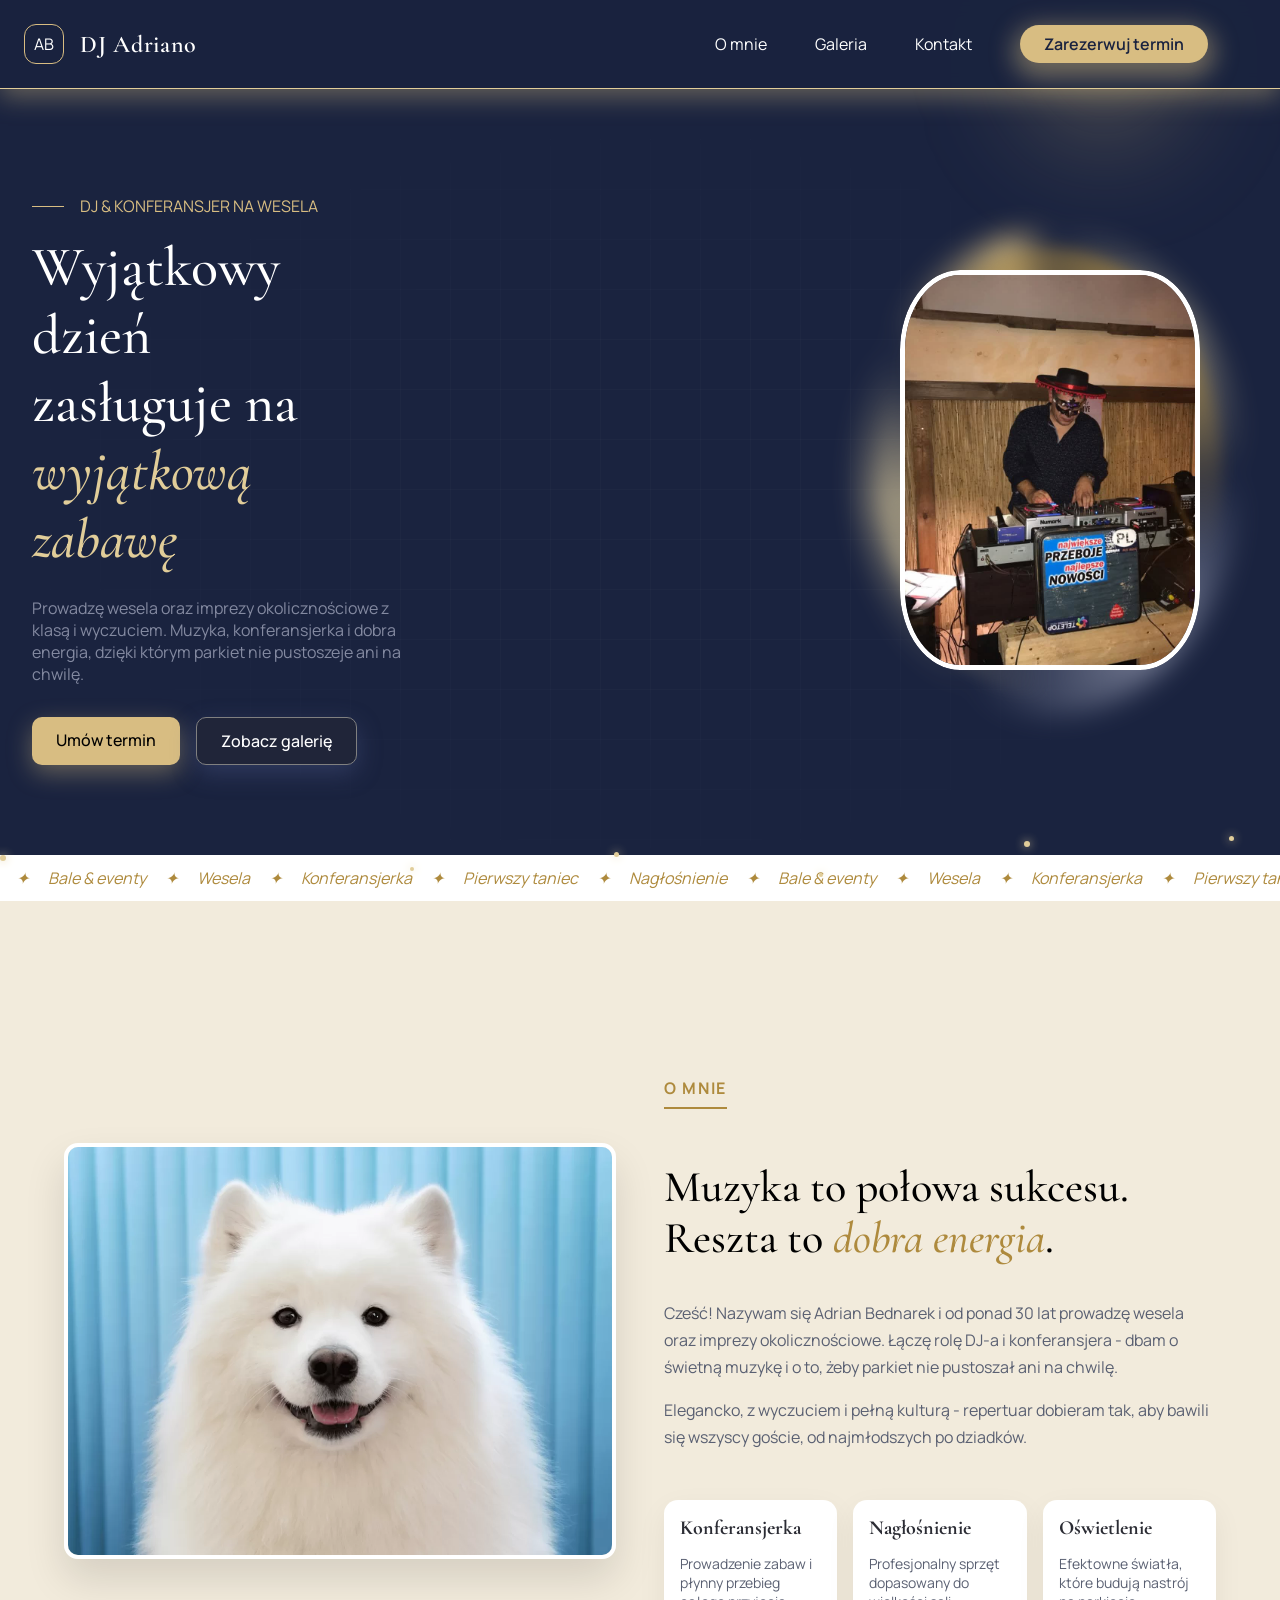
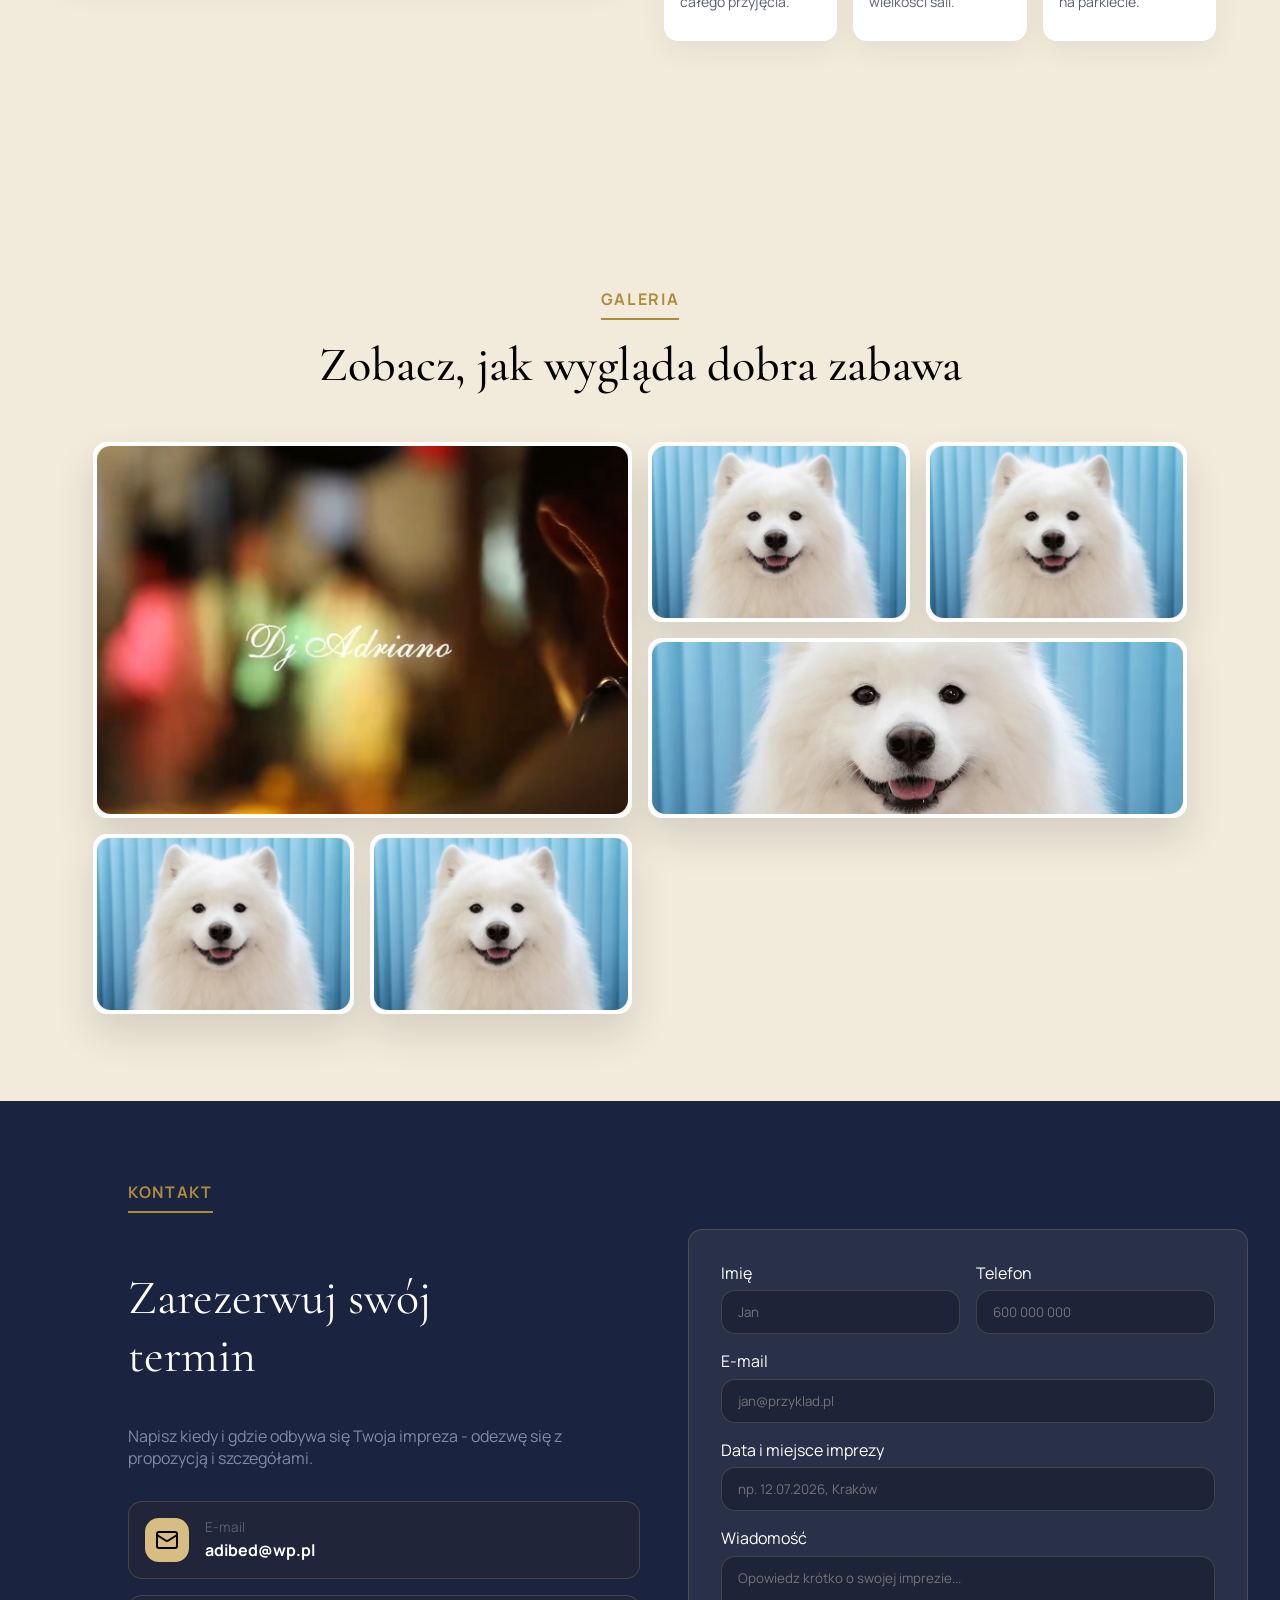
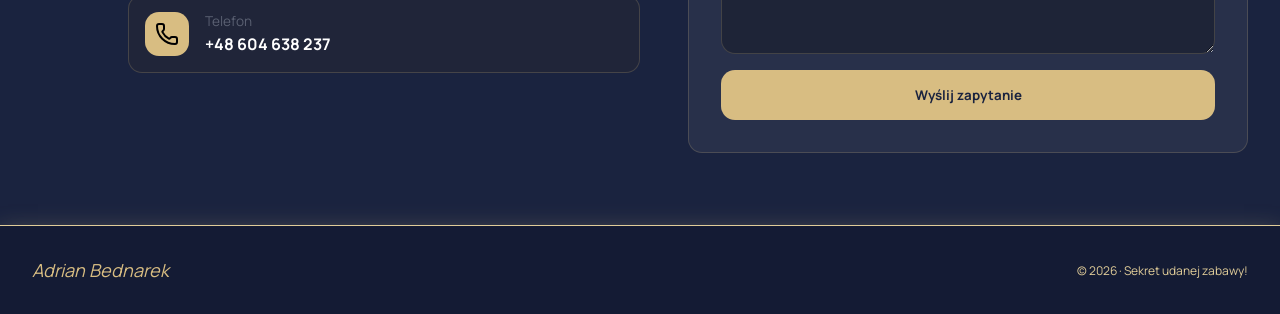
==== index.html @ c6067422 "Changed dj-site.html to index.html. Changed name from dj-site.html to index.html." ====
<!doctype html>
<html lang="pl">
	<head>
		<title>Strona DJ</title>
		<meta charset="UTF-8" />
		<meta name="viewport" content="width=device-width, initial-scale=1" />
		<link rel="preconnect" href="https://fonts.googleapis.com" />
		<link rel="preconnect" href="https://fonts.gstatic.com" crossorigin />
		<link
			href="https://fonts.googleapis.com/css2?family=Cormorant+Garamond:ital,wght@0,300..700;1,300..700&family=Libertinus+Serif:ital,wght@0,400;0,600;0,700;1,400;1,600;1,700&display=swap"
			rel="stylesheet"
		/>
		<link rel="preconnect" href="https://fonts.googleapis.com" />
		<link rel="preconnect" href="https://fonts.gstatic.com" crossorigin />
		<link
			href="https://fonts.googleapis.com/css2?family=Cormorant+Garamond:ital,wght@0,300..700;1,300..700&family=Libertinus+Serif:ital,wght@0,400;0,600;0,700;1,400;1,600;1,700&family=Manrope:wght@200..800&display=swap"
			rel="stylesheet"
		/>
		<link rel="stylesheet" href="dj-site.css" />
	</head>
	<body>
		<header class="header-section">
			<div class="header-left">
				<a href="#home" class="logo">AB</a>
				<a href="#home" class="title">DJ Adriano</a>
			</div>
			<nav class="header-right">
				<a href="#about-me">O mnie</a>
				<a href="#gallery">Galeria</a>
				<a href="#contact">Kontakt</a>
				<a href="#contact" class="reservation-button">Zarezerwuj termin</a>
			</nav>
		</header>
		<main>
			<section id="home" aria-labelledby="hero-heading" class="hero-section">
				<div class="hero-sun"></div>
				<span class="dot"></span>
				<span class="dot"></span>
				<span class="dot"></span>
				<span class="dot"></span>
				<span class="dot"></span>
				<span class="dot"></span>
				<div class="main">
					<div class="main-left-section">
						<p class="mini-title">dj & konferansjer na wesela</p>
						<div class="motto">
							<h1 id="hero-heading" class="motto">
								Wyjątkowy dzień zasługuje na<span class="motto-accent">
									wyjątkową zabawę</span
								>
							</h1>
						</div>
						<p class="description">
							Prowadzę wesela oraz imprezy okolicznościowe z klasą i wyczuciem.
							Muzyka, konferansjerka i dobra energia, dzięki którym parkiet nie
							pustoszeje ani na chwilę.
						</p>
						<div class="main-buttons-section">
							<a href="url" class="contact-button">Umów termin</a>
							<a href="url" class="gallery-button">Zobacz galerię</a>
						</div>
					</div>
					<div class="main-right-section">
						<div class="photo-frame">
							<div class="photo-shine">
								<img
									src="assets/dj-zdjecie-1.png"
									alt="Zdjęcie DJ-a"
									class="photo"
								/>
							</div>
						</div>
					</div>
				</div>
				<div class="footer">
					<div class="marquee-track">
						<span class="marquee-item">
							<span class="star">✦</span> Bale &amp; eventy
							<span class="star">✦</span> Wesela
							<span class="star">✦</span> Konferansjerka
							<span class="star">✦</span> Pierwszy taniec
							<span class="star">✦</span> Nagłośnienie
							<span class="star">✦</span> Bale &amp; eventy
							<span class="star">✦</span> Wesela
							<span class="star">✦</span> Konferansjerka
							<span class="star">✦</span> Pierwszy taniec
							<span class="star">✦</span> Nagłośnienie
						</span>
						<span class="marquee-item">
							<span class="star">✦</span> Bale &amp; eventy
							<span class="star">✦</span> Wesela
							<span class="star">✦</span> Konferansjerka
							<span class="star">✦</span> Pierwszy taniec
							<span class="star">✦</span> Nagłośnienie
							<span class="star">✦</span> Bale &amp; eventy
							<span class="star">✦</span> Wesela
							<span class="star">✦</span> Konferansjerka
							<span class="star">✦</span> Pierwszy taniec
							<span class="star">✦</span> Nagłośnienie
						</span>
					</div>
				</div>
			</section>
			<section
				id="about-me"
				aria-labelledby="about-me-heading"
				class="page-section"
			>
				<div class="about-me-left-section">
					<img src="assets/photo1.png" alt="Zdjęcie" />
				</div>
				<div class="about-me-right-section">
					<p class="about-me-title">O mnie</p>
					<h2 id="about-me-heading" class="about-me-motto">
						Muzyka to połowa sukcesu. Reszta to
						<span class="accent">dobra energia</span>.
					</h2>
					<p class="about-me-description">
						Cześć! Nazywam się Adrian Bednarek i od ponad 30 lat prowadzę wesela
						oraz imprezy okolicznościowe. Łączę rolę DJ-a i konferansjera - dbam
						o świetną muzykę i o to, żeby parkiet nie pustoszał ani na chwilę.
					</p>
					<p class="about-me-description">
						Elegancko, z wyczuciem i pełną kulturą - repertuar dobieram tak, aby
						bawili się wszyscy goście, od najmłodszych po dziadków.
					</p>
					<div class="services">
						<div class="service">
							<h3 class="service-title">Konferansjerka</h3>
							<p class="service-description">
								Prowadzenie zabaw i płynny przebieg całego przyjęcia.
							</p>
						</div>
						<div class="service">
							<h3 class="service-title">Nagłośnienie</h3>
							<p class="service-description">
								Profesjonalny sprzęt dopasowany do wielkości sali.
							</p>
						</div>
						<div class="service">
							<h3 class="service-title">Oświetlenie</h3>
							<p class="service-description">
								Efektowne światła, które budują nastrój na parkiecie.
							</p>
						</div>
					</div>
				</div>
			</section>
			<section
				id="gallery"
				aria-labelledby="gallery-heading"
				class="page-section"
			>
				<p class="gallery-title">Galeria</p>
				<h2 id="gallery-heading">Zobacz, jak wygląda dobra zabawa</h2>
				<div class="gallery-grid">
					<div class="gallery-item big">
						<video
							src="assets/DJ Adriano Promotion Video.mp4"
							autoplay
							muted
							loop
							aria-label="Filmik promocyjny DJ Adriano"
							class="video"
							poster="assets/miniatura.png"
							width="600"
						>
							Twoja przeglądarka nie obsługuje wideo.
						</video>
					</div>
					<div class="gallery-item">
						<img src="assets/photo1.png" alt="Zdjęcie" />
					</div>
					<div class="gallery-item">
						<img src="assets/photo1.png" alt="Zdjęcie" />
					</div>
					<div class="gallery-item wide">
						<img src="assets/photo1.png" alt="Zdjęcie" />
					</div>
					<div class="gallery-item">
						<img src="assets/photo1.png" alt="Zdjęcie" />
					</div>
					<div class="gallery-item">
						<img src="assets/photo1.png" alt="Zdjęcie" />
					</div>
				</div>
			</section>
			<section
				id="contact"
				aria-labelledby="contact-heading"
				class="page-section"
			>
				<div class="contact-left-section">
					<p class="contact-title">Kontakt</p>
					<h2 id="contact-heading">Zarezerwuj swój termin</h2>
					<p class="description">
						Napisz kiedy i gdzie odbywa się Twoja impreza - odezwę się z
						propozycją i szczegółami.
					</p>
					<a href="mailto:adibed@wp.pl" class="contact-card">
						<span class="contact-card-icon">
							<img src="mail.svg" alt="Ikonka maila" class="icon" />
						</span>
						<div class="contact-card-text">
							<span class="contact-card-label">E-mail</span>
							<span class="contact-card-value">adibed@wp.pl</span>
						</div>
					</a>
					<a href="tel:+48604638237" class="contact-card">
						<span class="contact-card-icon">
							<img src="phone.svg" alt="Ikonka telefonu" class="icon" />
						</span>
						<div class="contact-card-text">
							<span class="contact-card-label">Telefon</span>
							<span class="contact-card-value">+48 604 638 237</span>
						</div>
					</a>
				</div>
				<div class="contact-right-section">
					<form
						class="contact-form"
						action="https://api.web3forms.com/submit"
						method="POST"
					>
						<input
							type="hidden"
							name="access_key"
							value="c7bb6c0c-be42-4643-9b4a-5145f0cf127e"
						/>
						<div class="form-row">
							<div class="form-field">
								<label for="name">Imię</label>
								<input
									type="text"
									id="name"
									name="imie"
									placeholder="Jan"
									required
								/>
							</div>
							<div class="form-field">
								<label for="phone">Telefon</label>
								<input
									type="tel"
									id="phone"
									name="telefon"
									placeholder="600 000 000"
									required
								/>
							</div>
						</div>
						<div class="form-field">
							<label for="email">E-mail</label>
							<input
								type="email"
								id="email"
								name="email"
								placeholder="jan@przyklad.pl"
								required
							/>
						</div>
						<div class="form-field">
							<label for="event">Data i miejsce imprezy</label>
							<input
								type="text"
								id="event"
								name="data_miejsce"
								placeholder="np. 12.07.2026, Kraków"
							/>
						</div>
						<div class="form-field">
							<label for="message">Wiadomość</label>
							<textarea
								id="message"
								name="wiadomosc"
								rows="4"
								placeholder="Opowiedz krótko o swojej imprezie..."
							></textarea>
						</div>
						<button type="submit">Wyślij zapytanie</button>
					</form>
				</div>
			</section>
		</main>
		<footer class="site-footer">
			<p class="site-footer-name">Adrian Bednarek</p>
			<p class="site-footer-copy">© 2026 · Sekret udanej zabawy!</p>
		</footer>
	</body>
</html>
---- dj-site.css ----
:root {
	--dark-background: #1a233f;
	--light-background: #f2ebdc;
	--contrast-color: #d8bd82;
	--contrast-color-darker: hsl(41, 48%, 46%);
	--contrast-color-lighter: #e1cd99;
	--contrast-color-80: #f0dca688;
	--blue: #848aa1;
	--gray-blue: #202539;
	--text-color: #2b2c34;
	--text-color-gray: #5a6072;
	--footer-background: #141b34;
	--darker-background: #1e2437;
	--form-color: #28304a;
	--border-lighter: rgba(216, 189, 130, 0.2);
	--header-height: 88px;
	--footer-height: 88px;
}

* {
	box-sizing: border-box;
}

html {
	scroll-behavior: smooth;
}

body {
	margin: 0;
	font-family: "Manrope", sans-serif;
	background-color: var(--dark-background);
}

h1,
h2,
h3,
h4,
h5,
h6 {
	font-family: "Cormorant Garamond", sans-serif;
	font-weight: 500;
}

section {
	scroll-margin-top: var(--header-height);
}

.page-section {
	min-height: 100vh;
}

.hero-section {
	position: relative;
	z-index: 0;
	background-color: var(--dark-background);
	min-height: calc(100vh - var(--header-height));
	display: flex;
	flex-direction: column;
}

.hero-sun {
	position: absolute;
	top: 0;
	right: 4%; /* mniej więcej pod przyciskiem */
	transform: translateY(-60%); /* część światła "wychodzi" spod nagłówka */
	width: 250px;
	height: 250px;
	background: radial-gradient(
		ellipse at center,
		rgba(216, 189, 130, 0.4),
		transparent 65%
	);
	filter: blur(50px);
	z-index: 0; /* nad tłem hero, pod treścią */
	pointer-events: none;
}

.hero-section::before {
	content: "";
	position: absolute;
	inset: 0;
	z-index: -1;
	pointer-events: none;

	background-image:
		linear-gradient(rgba(255, 255, 255, 0.02) 1px, transparent 1px),
		linear-gradient(90deg, rgba(255, 255, 255, 0.02) 1px, transparent 1px);
	background-size: 50px 50px;

	-webkit-mask-image: radial-gradient(
		ellipse at center,
		black 30%,
		transparent 75%
	);
	mask-image: radial-gradient(ellipse at center, black 30%, transparent 75%);
}

.header-section {
	display: flex;
	align-items: center;
	justify-content: space-between;
	width: 100%;
	border-bottom: 1px solid var(--contrast-color-lighter);
	box-shadow: 0 8px 24px rgba(216, 189, 130, 0.4);
	padding: 1.5rem;
	position: sticky;
	top: 0;
	z-index: 10;
	background-color: rgb(from var(--dark-background) r g b / 0.95);
	backdrop-filter: blur(8px);
}

.logo {
	display: inline-flex;
	align-items: center;
	justify-content: center;
	width: 2.5rem;
	height: 2.5rem;
	border: 0.01rem solid var(--contrast-color);
	border-radius: 30%;
	color: var(--contrast-color);
}

.title {
	color: white;
	font-family: "Cormorant Garamond", serif;
	font-size: 1.5rem;
	font-weight: 600;
	letter-spacing: 0.03em;
}

.header-left {
	display: flex;
	align-items: center;
	gap: 1rem;
	padding: 0 0 0;
}

.header-right {
	display: flex;
	align-items: center;
	gap: 3rem;
	padding: 0 3rem 0 0;
}

.header-section a {
	color: white;
	text-decoration: none;
}

.header-section a.reservation-button {
	color: var(--dark-background);
	font-weight: 600;
}

.reservation-button {
	background-color: var(--contrast-color);
	position: relative;
	padding: 0.5rem 1.5rem 0.5rem 1.5rem;
	display: inline-block;
	border-radius: 20px;
	box-shadow: 0 8px 24px 7px rgba(216, 189, 130, 0.45);
	transition: box-shadow 0.3s;
}

.reservation-button:hover {
	box-shadow: 0 8px 32px rgba(216, 189, 130, 0.6);
}

.main {
	flex: 1;
	display: flex;
	align-items: center;
	justify-content: center;
	gap: 30rem;
}

.main-left-section {
	padding: 0 0 0 2rem;
}

.main-right-section {
	padding: 0 5rem 0 0;
}

.photo {
	width: 300px;
	height: 400px;
	border: 5px solid white;
	border-radius: 20%;
}

.photo-frame {
	position: relative;
	z-index: 0;
	display: inline-block;
}

@keyframes ringSpin {
	to {
		transform: rotate(360deg);
	}
}

.photo-frame::before {
	content: "";
	position: absolute;
	inset: -40px;
	border-radius: 50%;
	z-index: -1;
	background: conic-gradient(
		from 0deg,
		transparent 0deg,
		var(--contrast-color-80) 40deg,
		transparent 90deg,
		var(--blue) 150deg,
		transparent 200deg,
		var(--contrast-color-80) 260deg,
		transparent 310deg,
		var(--contrast-color) 350deg,
		transparent 360deg
	);
	filter: blur(14px);
	opacity: 0.85;
	animation: ringSpin 14s linear infinite;
	pointer-events: none;
}

.photo-frame::after {
	content: "";
	position: absolute;
	inset: -22px;
	border-radius: 50%;
	z-index: -1;
	background: conic-gradient(
		from 180deg,
		transparent,
		var(--contrast-color-80),
		transparent 120deg,
		var(--contrast-color-darker),
		transparent 300deg
	);
	filter: blur(8px);
	opacity: 0.7;
	animation: ringSpin 9s linear infinite reverse;
	pointer-events: none;
}

@keyframes shine {
	0% {
		transform: translateX(-120%) rotate(8deg);
	}
	60%,
	100% {
		transform: translateX(220%) rotate(8deg);
	}
}

.photo-shine {
	position: relative;
	overflow: hidden;
	border-radius: 20%;
	display: inline-block;
	line-height: 0;
}

.photo-shine::after {
	content: "";
	position: absolute;
	top: -40%;
	left: 0;
	width: 55%;
	height: 180%;
	background: linear-gradient(
		90deg,
		transparent,
		rgba(255, 255, 255, 0.4),
		transparent
	);
	transform: translateX(-120%) rotate(8deg);
	animation: shine 6.5s ease-in-out infinite;
	pointer-events: none;
}

.mini-title {
	display: flex;
	align-items: center;
	gap: 1rem;
	color: var(--contrast-color);
	text-transform: uppercase;
}

.mini-title::before {
	content: "";
	width: 2em;
	height: 1px;
	background-color: var(--contrast-color);
}

.motto {
	color: white;
	max-width: 10ch;
	font-size: 3.5rem;
	margin: 0;
	font-weight: 500;
}

.motto-accent {
	color: var(--contrast-color-lighter);
	font-style: italic;
	max-width: 10ch;
}

.description {
	color: var(--blue);
	max-width: 45ch;
	margin: 1.5rem 0 2rem 0;
}

.main-buttons-section {
	display: flex;
	gap: 1rem;
}

.main-buttons-section a {
	display: inline-block;
	padding: 0.75rem 1.5rem;
	text-decoration: none;
	border-radius: 10px;
	font-weight: 510;
}

.contact-button {
	background-color: var(--contrast-color);
	color: var(--background);
	box-shadow: 0 8px 24px rgba(216, 189, 130, 0.4);
	transition: box-shadow 0.3s;
}

.contact-button:hover {
	box-shadow: 0 8px 32px rgba(216, 189, 130, 0.6);
}

.gallery-button {
	background-color: var(--gray-blue);
	color: white;
	box-shadow: 0 8px 24px rgba(80, 93, 143, 0.4);
	transition: box-shadow 0.3s;
	border: 0.01rem solid gray;
}

.gallery-button:hover {
	box-shadow: 0 8px 32px rgba(80, 93, 143, 0.6);
}

@keyframes drift {
	0% {
		transform: translateY(0);
		opacity: 0;
	}
	12% {
		opacity: 0.9;
	}
	88% {
		opacity: 0.9;
	}
	100% {
		transform: translateY(-140px);
		opacity: 0;
	}
}

.dot {
	position: absolute;
	bottom: 40px;
	width: 6px;
	height: 6px;
	border-radius: 50%;
	background: var(--contrast-color-lighter);
	box-shadow: 0 0 10px var(--contrast-color-lighter);
	pointer-events: none;
	animation: drift 8s ease-in-out infinite;
}

.dot:nth-child(1) {
	left: 16%;
	bottom: 40px;
	animation-duration: 8s;
	animation-delay: 0s;
}

.dot:nth-child(2) {
	left: 32%;
	bottom: 30px;
	animation-duration: 10s;
	animation-delay: 0.9s;
	width: 4px;
	height: 4px;
}
.dot:nth-child(3) {
	left: 48%;
	bottom: 44px;
	animation-duration: 9s;
	animation-delay: 1.8s;
	width: 5px;
	height: 5px;
}
.dot:nth-child(4) {
	left: 64%;
	bottom: 24px;
	animation-duration: 11s;
	animation-delay: 0.5s;
	width: 4px;
	height: 4px;
}
.dot:nth-child(5) {
	left: 80%;
	bottom: 54px;
	animation-duration: 9.5s;
	animation-delay: 2.4s;
}
.dot:nth-child(6) {
	left: 96%;
	bottom: 60px;
	animation-duration: 7s;
	animation-delay: 1.2s;
	width: 5px;
	height: 5px;
}

.footer {
	overflow: hidden;
	background-color: white;
	padding: 0.75rem 0;
}

.marquee-track {
	display: flex;
	width: max-content;
	animation: scroll 15s linear infinite;
}

.marquee-item {
	white-space: nowrap;
	color: var(--contrast-color-darker);
	font-style: italic;
}

.star {
	margin: 0 1rem 0 1rem;
}

@keyframes scroll {
	from {
		transform: translateX(0);
	}
	to {
		transform: translateX(-50%);
	}
}

#about-me {
	background-color: var(--light-background);
	display: flex;
	align-items: center;
	gap: 3rem;
	padding: 4rem;
}

.about-me-title {
	display: inline-block;
	font-size: 1rem;
	letter-spacing: 0.15ch;
	font-weight: bold;
	text-transform: uppercase;
	color: var(--contrast-color-darker);
}

.about-me-title::after {
	content: "";
	display: block;
	width: 100%;
	height: 2px;
	background-color: var(--contrast-color-darker);
	margin-top: 0.5rem;
}

.about-me-left-section {
	flex: 1;
	display: flex;
	justify-content: flex-end;
}

.about-me-left-section img {
	margin: 0 0 0 3rem;
	width: 100%;
	max-width: 800px;
	height: auto;
	border: 4px solid white;
	border-radius: 14px;
	box-shadow: 0 20px 40px rgba(0, 0, 0, 0.12);
	margin: 0;
}

.about-me-right-section {
	flex: 1;
}

.about-me-motto {
	font-size: 2.75rem;
	line-height: 1.15;
	max-width: 25ch;
}

.accent {
	color: var(--contrast-color-darker);
	font-style: italic;
}

.about-me-description {
	color: var(--text-color-gray);
	line-height: 1.7;
	max-width: 55ch;
}

.services {
	display: flex;
	align-items: stretch;
	gap: 1rem;
}

.service {
	background-color: white;
	padding: 1rem;
	margin: 2rem 0 0 0;
	border-radius: 14px;
	box-shadow: 0 10px 30px rgba(0, 0, 0, 0.06);
	transition:
		transform 0.3s ease,
		box-shadow 0.3s ease;
}

.service:hover {
	transform: translateY(-8px);
	box-shadow: 0 20px 40px rgba(0, 0, 0, 0.15);
}

.service-title {
	color: var(--text-color);
	margin: 0 0 0.5rem 0;
	font-size: 20px;
	font-weight: bold;
}

.service-description {
	font-size: 14px;
	max-width: 16ch;
	color: var(--text-color-gray);
}

#gallery {
	background-color: var(--light-background);
	display: flex;
	align-items: center;
	justify-content: center;
	flex-direction: column;
	padding: 4rem 2rem;
}

.gallery-title {
	display: inline-block;
	font-size: 1rem;
	letter-spacing: 0.15ch;
	font-weight: bold;
	text-transform: uppercase;
	color: var(--contrast-color-darker);
	margin: 0;
}

.gallery-title::after {
	content: "";
	display: block;
	width: 100%;
	height: 2px;
	background-color: var(--contrast-color-darker);
	margin-top: 0.5rem;
}

#gallery h2 {
	font-size: 48px;
	margin: 1rem 0 3rem 0;
}

.gallery-grid {
	display: grid;
	grid-template-columns: repeat(4, 1fr);
	grid-auto-rows: 180px;
	gap: 1rem;
	width: 100%;
	max-width: min(90%, 120rem);
}

.gallery-item {
	display: flex;
	flex-direction: column;
	align-items: center;
	justify-content: center;
	border: 4px solid white;
	border-radius: 14px;
	box-shadow: 0 20px 40px rgba(0, 0, 0, 0.12);
	transition:
		transform 0.3s ease,
		box-shadow 0.3s ease;
}

.gallery-item:hover {
	transform: translateY(-8px);
	box-shadow: 0 20px 40px rgba(0, 0, 0, 0.15);
}

.big {
	grid-column: 1 / span 2;
	grid-row: 1 / span 2;
}

.wide {
	grid-column: 3 / span 2;
	grid-row: 2;
}

.gallery-item img,
.gallery-item video {
	width: 100%;
	height: 100%;
	object-fit: cover;
	border-radius: 14px;
}

#contact {
	background-color: var(--dark-background);
	display: flex;
	align-items: flex-start;
	padding: 4rem 2rem 4rem 8rem;
	min-height: calc(100vh - var(--header-height) - var(--footer-height));
}

.contact-left-section {
	flex: 1;
}

.contact-right-section {
	margin-top: 4rem;
	flex: 1;
}

.contact-title {
	display: inline-block;
	font-size: 1rem;
	letter-spacing: 0.15ch;
	font-weight: bold;
	text-transform: uppercase;
	color: var(--contrast-color-darker);
}

.contact-title::after {
	content: "";
	display: block;
	width: 100%;
	height: 2px;
	background-color: var(--contrast-color-darker);
	margin-top: 0.5rem;
}

#contact h2 {
	color: white;
	font-size: 48px;
	max-width: 18ch;
	font-weight: 400;
}

.contact-card {
	display: flex;
	align-items: center;
	border-radius: 14px;
	border: 1px solid var(--border-lighter);
	background-color: var(--gray-blue);
	text-decoration: none;
	gap: 1rem;
	padding: 1rem;
	max-width: 32rem;
	margin-top: 1rem;
}

.contact-card-icon {
	display: flex;
	align-items: center;
	justify-content: center;
	width: 44px;
	height: 44px;
	flex-shrink: 0;
	border-radius: 14px;
	background-color: var(--contrast-color);
}

.contact-card-text {
	display: flex;
	flex-direction: column;
	gap: 0.15rem;
}

.contact-card-label {
	color: var(--text-color-gray);
	font-size: 0.85rem;
}

.contact-card-value {
	color: white;
	font-weight: bold;
}

.contact-form {
	display: flex;
	flex-direction: column;
	gap: 1rem;
	background-color: var(--form-color);
	border: 1px solid var(--border-lighter);
	border-radius: 14px;
	padding: 2rem;
	max-width: 48rem;
}

.form-row {
	display: flex;
	gap: 1rem;
}

.form-field {
	display: flex;
	flex-direction: column;
	gap: 0.4rem;
	flex: 1;
}

.contact-form {
	resize: vertical;
}

.contact-form input,
.contact-form textarea {
	width: 100%;
	padding: 0.75rem 1rem;
	border-radius: 14px;
	border: 0.1px solid var(--border-lighter);
	background-color: var(--darker-background);
	color: white;
	font-family: inherit;
}

.contact-form label {
	font-size: 1rem;
	color: white;
}

.contact-form button {
	padding: 1rem;
	border: none;
	border-radius: 14px;
	background-color: var(--contrast-color);
	color: var(--dark-background);
	font-family: inherit;
	font-weight: bold;
	cursor: pointer;
}

.site-footer {
	background-color: #141b34;
	display: flex;
	align-items: center;
	justify-content: space-between;
	padding: 2rem;
	border-top: 1px solid var(--contrast-color-lighter);
	box-shadow: 0 8px 24px rgba(216, 189, 130, 0.4);
}

.site-footer-name {
	margin: 0;
	color: var(--contrast-color);
	justify-content: flex-start;
	font-size: 18px;
	font-style: italic;
}

.site-footer-copy {
	margin: 0;
	color: var(--contrast-color-lighter);
	font-size: 12px;
	justify-content: flex-end;
}
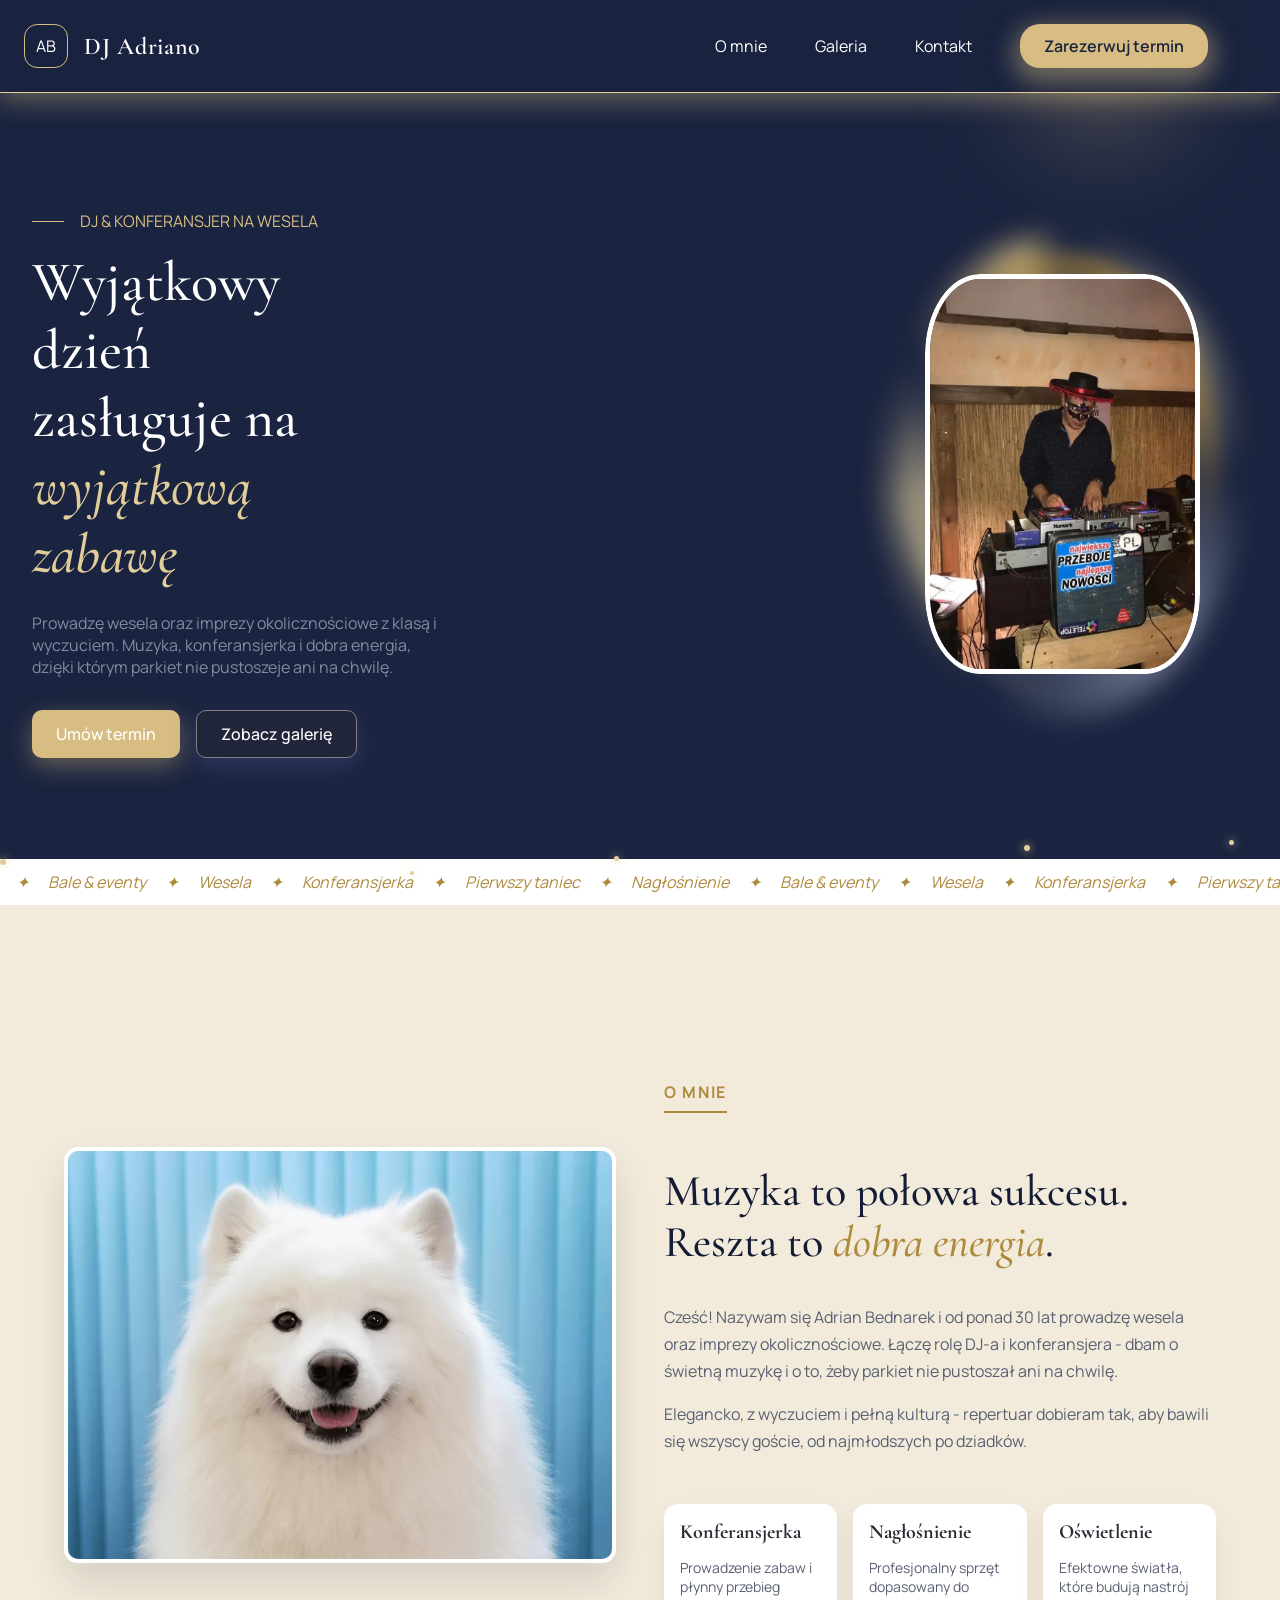
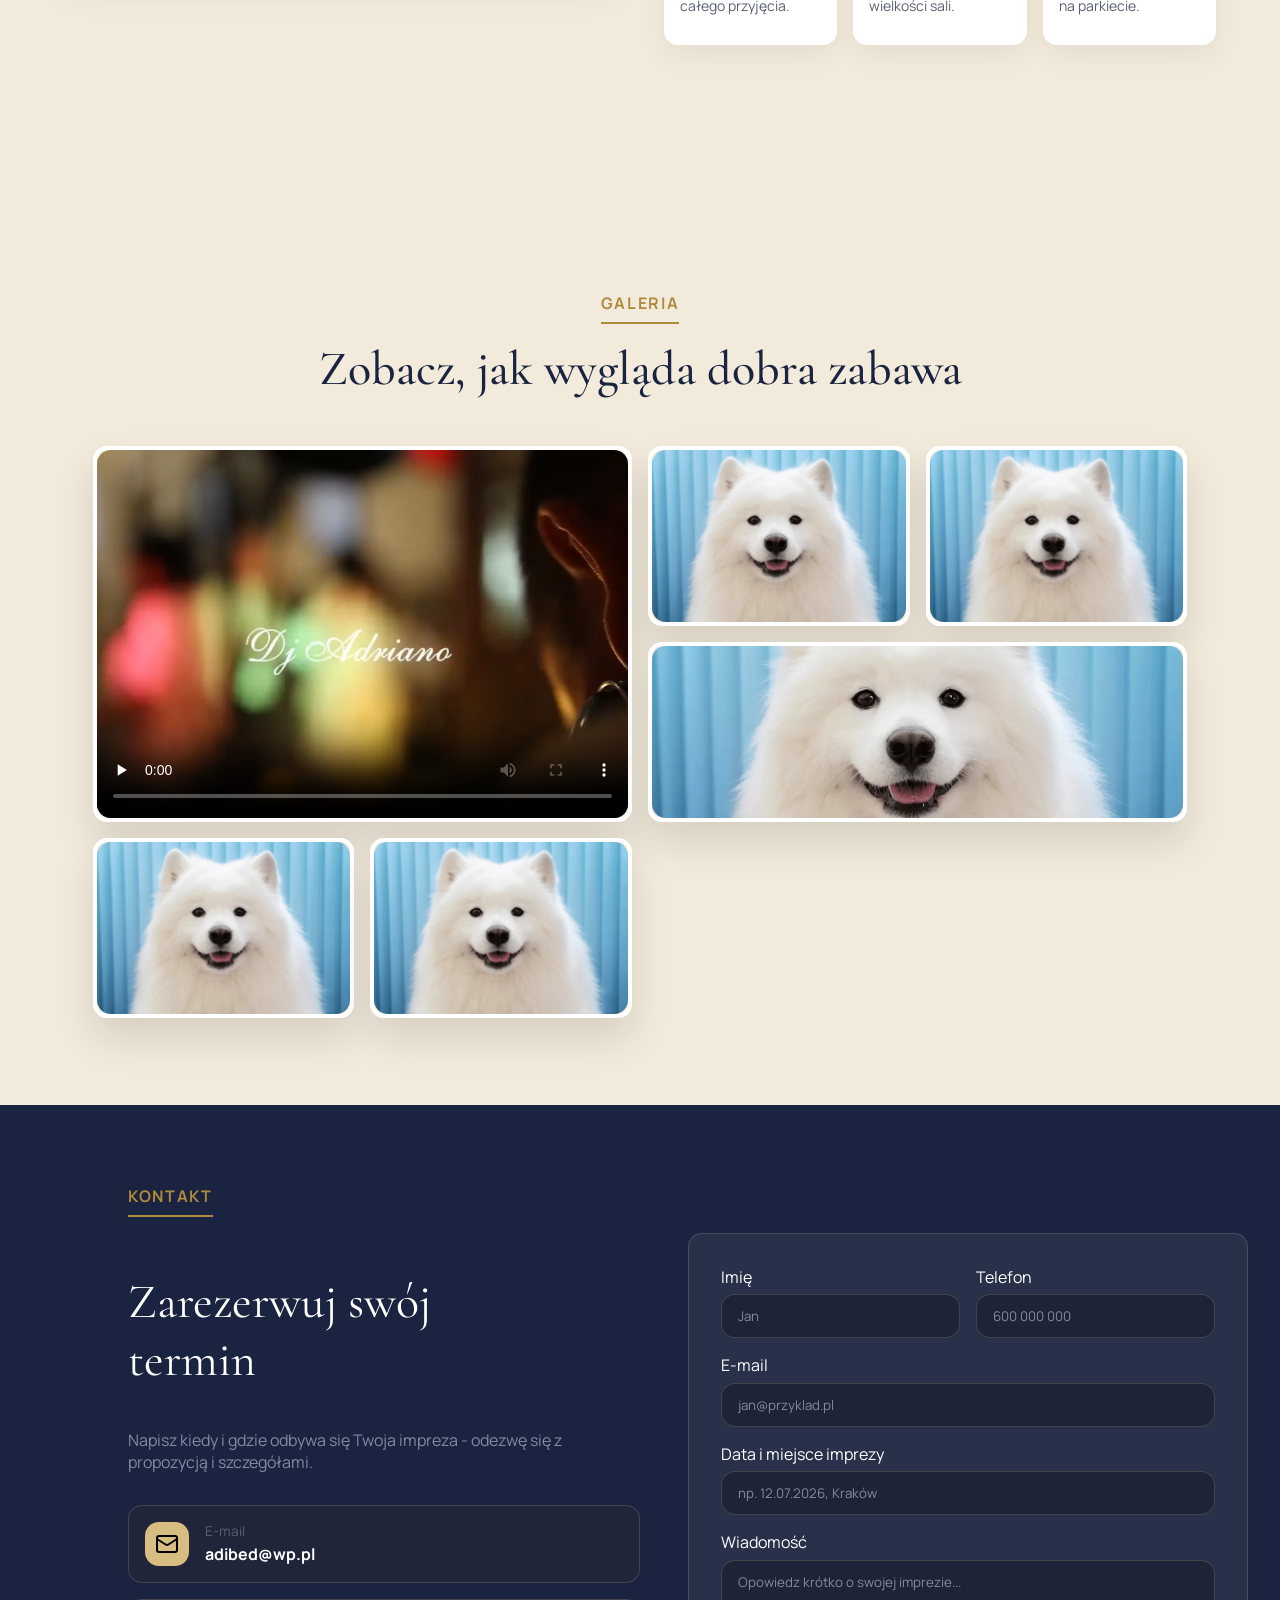
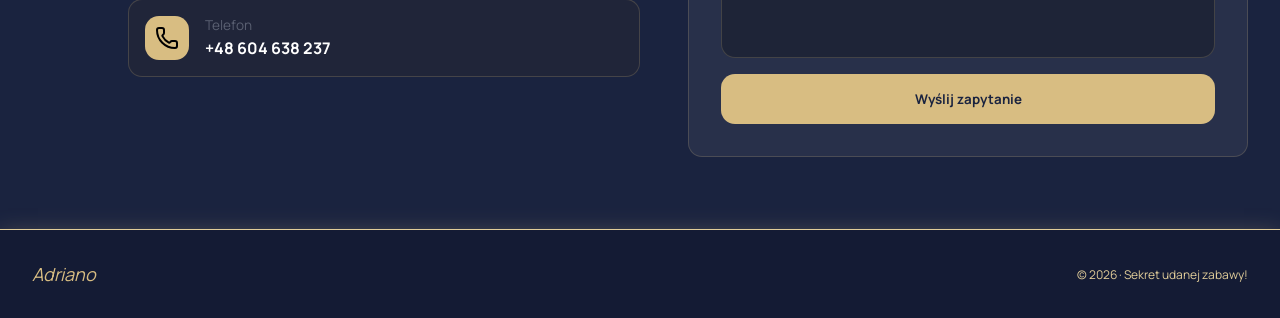
==== commit a60a2a71: "Improved accessibility, assets and contact form Updated site assets and polished UI/accessibility: r" ====
--- a/index.html
+++ b/index.html
@@ -1,19 +1,17 @@
 <!doctype html>
 <html lang="pl">
 	<head>
-		<title>Strona DJ</title>
+		<title>Adriano - DJ i konferansjer na wesela</title>
 		<meta charset="UTF-8" />
 		<meta name="viewport" content="width=device-width, initial-scale=1" />
+		<meta property="og:title" content="Adriano - DJ i konferansjer na wesela"/>
+		<meta name="description" content="Adriano — DJ i konferansjer na wesela oraz imprezy okolicznościowe.
+		 Świetna muzyka, prowadzenie i energia, dzięki którym parkiet nie pustoszeje. Zarezerwuj termin już teraz!"/>
+		<meta name=""
 		<link rel="preconnect" href="https://fonts.googleapis.com" />
 		<link rel="preconnect" href="https://fonts.gstatic.com" crossorigin />
 		<link
-			href="https://fonts.googleapis.com/css2?family=Cormorant+Garamond:ital,wght@0,300..700;1,300..700&family=Libertinus+Serif:ital,wght@0,400;0,600;0,700;1,400;1,600;1,700&display=swap"
-			rel="stylesheet"
-		/>
-		<link rel="preconnect" href="https://fonts.googleapis.com" />
-		<link rel="preconnect" href="https://fonts.gstatic.com" crossorigin />
-		<link
-			href="https://fonts.googleapis.com/css2?family=Cormorant+Garamond:ital,wght@0,300..700;1,300..700&family=Libertinus+Serif:ital,wght@0,400;0,600;0,700;1,400;1,600;1,700&family=Manrope:wght@200..800&display=swap"
+			href="https://fonts.googleapis.com/css2?family=Cormorant+Garamond:ital,wght@0,300..700;1,300..700&family=Manrope:wght@200..800&display=swap"
 			rel="stylesheet"
 		/>
 		<link rel="stylesheet" href="dj-site.css" />
@@ -33,23 +31,20 @@
 		</header>
 		<main>
 			<section id="home" aria-labelledby="hero-heading" class="hero-section">
-				<div class="hero-sun"></div>
-				<span class="dot"></span>
-				<span class="dot"></span>
-				<span class="dot"></span>
-				<span class="dot"></span>
-				<span class="dot"></span>
-				<span class="dot"></span>
-				<div class="main">
+				<div class="hero-sun" aria-hidden="true"></div>
+				<span class="dot" aria-hidden="true"></span>
+				<span class="dot" aria-hidden="true"></span>
+				<span class="dot" aria-hidden="true"></span>
+				<span class="dot" aria-hidden="true"></span>
+				<span class="dot" aria-hidden="true"></span>
+				<span class="dot" aria-hidden="true"></span>
+				<div class="main-page">
 					<div class="main-left-section">
 						<p class="mini-title">dj & konferansjer na wesela</p>
-						<div class="motto">
 							<h1 id="hero-heading" class="motto">
 								Wyjątkowy dzień zasługuje na<span class="motto-accent">
-									wyjątkową zabawę</span
-								>
+									wyjątkową zabawę</span>
 							</h1>
-						</div>
 						<p class="description">
 							Prowadzę wesela oraz imprezy okolicznościowe z klasą i wyczuciem.
 							Muzyka, konferansjerka i dobra energia, dzięki którym parkiet nie
@@ -64,17 +59,22 @@
 						<div class="photo-frame">
 							<div class="photo-shine">
 								<img
-									src="assets/dj-zdjecie-1.png"
+									src="assets/dj_photo_1.webp"
+									class="photo"
+									height="800"
+									width="800"
+									decoding="async"
+									loading="lazy"
+									fetchpriority="high"
 									alt="Zdjęcie DJ-a"
-									class="photo"
 								/>
 							</div>
 						</div>
 					</div>
 				</div>
-				<div class="footer">
+				<div class="marquee">
 					<div class="marquee-track">
-						<span class="marquee-item">
+						<span class="marquee-item" aria-hidden="true">
 							<span class="star">✦</span> Bale &amp; eventy
 							<span class="star">✦</span> Wesela
 							<span class="star">✦</span> Konferansjerka
@@ -107,7 +107,14 @@
 				class="page-section"
 			>
 				<div class="about-me-left-section">
-					<img src="assets/photo1.png" alt="Zdjęcie" />
+					<img
+						src="assets/photo1.png"
+						width="800"
+						height="800"
+						decoding="async"
+						loading="lazy"
+						alt="Zdjęcie"
+					/>
 				</div>
 				<div class="about-me-right-section">
 					<p class="about-me-title">O mnie</p>
@@ -156,32 +163,68 @@
 				<div class="gallery-grid">
 					<div class="gallery-item big">
 						<video
-							src="assets/DJ Adriano Promotion Video.mp4"
-							autoplay
-							muted
-							loop
+							src="assets/dj_adriano_promotion_video.mp4"
+							controls
+							preload="none"
 							aria-label="Filmik promocyjny DJ Adriano"
-							class="video"
-							poster="assets/miniatura.png"
+							poster="assets/video_thumbnail.webp"
 							width="600"
+							height="200"
+							decoding="async"
+							loading="lazy"
 						>
 							Twoja przeglądarka nie obsługuje wideo.
 						</video>
 					</div>
 					<div class="gallery-item">
-						<img src="assets/photo1.png" alt="Zdjęcie" />
+						<img
+							src="assets/photo1.png"
+							width="400"
+							height="180"
+							decoding="async"
+							loading="lazy"
+							alt="Zdjęcie"
+						/>
 					</div>
 					<div class="gallery-item">
-						<img src="assets/photo1.png" alt="Zdjęcie" />
+						<img
+							src="assets/photo1.png"
+							width="400"
+							height="180"
+							decoding="async"
+							loading="lazy"
+							alt="Zdjęcie"
+						/>
 					</div>
 					<div class="gallery-item wide">
-						<img src="assets/photo1.png" alt="Zdjęcie" />
+						<img
+							src="assets/photo1.png"
+							width="400"
+							height="180"
+							decoding="async"
+							loading="lazy"
+							alt="Zdjęcie"
+						/>
 					</div>
 					<div class="gallery-item">
-						<img src="assets/photo1.png" alt="Zdjęcie" />
+						<img
+							src="assets/photo1.png"
+							width="400"
+							height="180"
+							decoding="async"
+							loading="lazy"
+							alt="Zdjęcie"
+						/>
 					</div>
 					<div class="gallery-item">
-						<img src="assets/photo1.png" alt="Zdjęcie" />
+						<img
+							src="assets/photo1.png"
+							width="400"
+							height="180"
+							decoding="async"
+							loading="lazy"
+							alt="Zdjęcie"
+						/>
 					</div>
 				</div>
 			</section>
@@ -199,7 +242,7 @@
 					</p>
 					<a href="mailto:adibed@wp.pl" class="contact-card">
 						<span class="contact-card-icon">
-							<img src="mail.svg" alt="Ikonka maila" class="icon" />
+							<img src="mail.svg" alt="" />
 						</span>
 						<div class="contact-card-text">
 							<span class="contact-card-label">E-mail</span>
@@ -208,7 +251,7 @@
 					</a>
 					<a href="tel:+48604638237" class="contact-card">
 						<span class="contact-card-icon">
-							<img src="phone.svg" alt="Ikonka telefonu" class="icon" />
+							<img src="phone.svg" alt="" />
 						</span>
 						<div class="contact-card-text">
 							<span class="contact-card-label">Telefon</span>
@@ -218,6 +261,7 @@
 				</div>
 				<div class="contact-right-section">
 					<form
+					id="contact-form"
 						class="contact-form"
 						action="https://api.web3forms.com/submit"
 						method="POST"
@@ -235,6 +279,7 @@
 									id="name"
 									name="imie"
 									placeholder="Jan"
+									autocomplete="name"
 									required
 								/>
 							</div>
@@ -245,6 +290,7 @@
 									id="phone"
 									name="telefon"
 									placeholder="600 000 000"
+									autocomplete="tel"
 									required
 								/>
 							</div>
@@ -256,6 +302,7 @@
 								id="email"
 								name="email"
 								placeholder="jan@przyklad.pl"
+								autocomplete="email"
 								required
 							/>
 						</div>
@@ -266,6 +313,7 @@
 								id="event"
 								name="data_miejsce"
 								placeholder="np. 12.07.2026, Kraków"
+								autocomplete="off"
 							/>
 						</div>
 						<div class="form-field">
@@ -275,15 +323,43 @@
 								name="wiadomosc"
 								rows="4"
 								placeholder="Opowiedz krótko o swojej imprezie..."
+								autocomplete="off"
 							></textarea>
 						</div>
 						<button type="submit">Wyślij zapytanie</button>
+						<input type="hidden" name="redirect" value=""/>
 					</form>
+					<div id="form-success" class="form-success-overlay" hidden>
+						<div class="form-success-box" role="status">
+							Dziękuje! Odezwę się wkrótce.
+						</div>
+					</div>	
+					<script>
+						const form = document.querySelector(".contact-form");
+						const overlay = document.getElementById("form-success");
+
+						form.addEventListener("submit", async (e) => {
+							e.preventDefault();
+							const res = await fetch(form.action, { method: "POST", body: new FormData(form)
+								});
+							if (res.ok) {
+								form.reset();
+								overlay.hidden = false;
+							} else {
+								alert("Coś poszło nie tak przy wysyłaniu.");
+							}
+						});
+
+						overlay.addEventListener("click", () => { overlay.hidden = true; });
+						document.addEventListener("keydown", e => {
+							if (e.key === "Escape") overlay.hidden = true;
+						});
+					</script>
 				</div>
 			</section>
 		</main>
 		<footer class="site-footer">
-			<p class="site-footer-name">Adrian Bednarek</p>
+			<p class="site-footer-name">Adriano</p>
 			<p class="site-footer-copy">© 2026 · Sekret udanej zabawy!</p>
 		</footer>
 	</body>
--- a/dj-site.css
+++ b/dj-site.css
@@ -15,9 +15,12 @@
 	--border-lighter: rgba(216, 189, 130, 0.2);
 	--header-height: 88px;
 	--footer-height: 88px;
-}
-
-* {
+	color-scheme: dark;
+}
+
+*,
+*::before,
+*::after {
 	box-sizing: border-box;
 }
 
@@ -27,7 +30,12 @@
 
 body {
 	margin: 0;
-	font-family: "Manrope", sans-serif;
+	font-family:
+		"Manrope",
+		system-ui,
+		-apple-system,
+		"Segoe UI",
+		sans-serif;
 	background-color: var(--dark-background);
 }
 
@@ -37,16 +45,33 @@
 h4,
 h5,
 h6 {
-	font-family: "Cormorant Garamond", sans-serif;
+	font-family: "Cormorant Garamond", Georgia, "Times New Roman", serif;
 	font-weight: 500;
+}
+
+img,
+video {
+	max-width: 100%;
+	height: auto;
 }
 
 section {
 	scroll-margin-top: var(--header-height);
 }
 
+:focus-visible {
+	outline: 2px solid var(--contrast-color);
+	outline-offset: 2px;
+	border-radius: 3px;
+}
+
+.page-section :focus-visible {
+	outline-color: var(--contrast-color-darker);
+}
+
 .page-section {
 	min-height: 100vh;
+	min-height: 100dvh;
 }
 
 .hero-section {
@@ -54,6 +79,7 @@
 	z-index: 0;
 	background-color: var(--dark-background);
 	min-height: calc(100vh - var(--header-height));
+	min-height: calc(100dvh - var(--header-height));
 	display: flex;
 	flex-direction: column;
 }
@@ -107,6 +133,7 @@
 	top: 0;
 	z-index: 10;
 	background-color: rgb(from var(--dark-background) r g b / 0.95);
+	-webkit-backdrop-filter: blur(8px);
 	backdrop-filter: blur(8px);
 }
 
@@ -114,9 +141,9 @@
 	display: inline-flex;
 	align-items: center;
 	justify-content: center;
-	width: 2.5rem;
-	height: 2.5rem;
-	border: 0.01rem solid var(--contrast-color);
+	width: 2.75rem;
+	height: 2.75rem;
+	border: 1px solid var(--contrast-color);
 	border-radius: 30%;
 	color: var(--contrast-color);
 }
@@ -133,7 +160,6 @@
 	display: flex;
 	align-items: center;
 	gap: 1rem;
-	padding: 0 0 0;
 }
 
 .header-right {
@@ -141,6 +167,12 @@
 	align-items: center;
 	gap: 3rem;
 	padding: 0 3rem 0 0;
+}
+
+.header-right a {
+	display: inline-flex;
+	align-items: center;
+	min-height: 2.75rem;
 }
 
 .header-section a {
@@ -167,7 +199,7 @@
 	box-shadow: 0 8px 32px rgba(216, 189, 130, 0.6);
 }
 
-.main {
+.main-page {
 	flex: 1;
 	display: flex;
 	align-items: center;
@@ -308,7 +340,6 @@
 .motto-accent {
 	color: var(--contrast-color-lighter);
 	font-style: italic;
-	max-width: 10ch;
 }
 
 .description {
@@ -323,7 +354,9 @@
 }
 
 .main-buttons-section a {
-	display: inline-block;
+	display: inline-flex;
+	align-items: center;
+	min-height: 2.75rem;
 	padding: 0.75rem 1.5rem;
 	text-decoration: none;
 	border-radius: 10px;
@@ -346,7 +379,7 @@
 	color: white;
 	box-shadow: 0 8px 24px rgba(80, 93, 143, 0.4);
 	transition: box-shadow 0.3s;
-	border: 0.01rem solid gray;
+	border: 1px solid gray;
 }
 
 .gallery-button:hover {
@@ -428,7 +461,7 @@
 	height: 5px;
 }
 
-.footer {
+.marquee {
 	overflow: hidden;
 	background-color: white;
 	padding: 0.75rem 0;
@@ -437,7 +470,7 @@
 .marquee-track {
 	display: flex;
 	width: max-content;
-	animation: scroll 15s linear infinite;
+	animation: marquee 15s linear infinite;
 }
 
 .marquee-item {
@@ -450,7 +483,7 @@
 	margin: 0 1rem 0 1rem;
 }
 
-@keyframes scroll {
+@keyframes marquee {
 	from {
 		transform: translateX(0);
 	}
@@ -510,6 +543,7 @@
 	font-size: 2.75rem;
 	line-height: 1.15;
 	max-width: 25ch;
+	color: var(--footer-background);
 }
 
 .accent {
@@ -548,12 +582,12 @@
 .service-title {
 	color: var(--text-color);
 	margin: 0 0 0.5rem 0;
-	font-size: 20px;
+	font-size: 1.25rem;
 	font-weight: bold;
 }
 
 .service-description {
-	font-size: 14px;
+	font-size: 0.875rem;
 	max-width: 16ch;
 	color: var(--text-color-gray);
 }
@@ -587,8 +621,9 @@
 }
 
 #gallery h2 {
-	font-size: 48px;
+	font-size: 3rem;
 	margin: 1rem 0 3rem 0;
+	color: var(--dark-background);
 }
 
 .gallery-grid {
@@ -613,10 +648,12 @@
 		box-shadow 0.3s ease;
 }
 
+/*
 .gallery-item:hover {
 	transform: translateY(-8px);
 	box-shadow: 0 20px 40px rgba(0, 0, 0, 0.15);
 }
+*/
 
 .big {
 	grid-column: 1 / span 2;
@@ -642,6 +679,7 @@
 	align-items: flex-start;
 	padding: 4rem 2rem 4rem 8rem;
 	min-height: calc(100vh - var(--header-height) - var(--footer-height));
+	min-height: calc(100dvh - var(--header-height) - var(--footer-height));
 }
 
 .contact-left-section {
@@ -673,7 +711,7 @@
 
 #contact h2 {
 	color: white;
-	font-size: 48px;
+	font-size: 3rem;
 	max-width: 18ch;
 	font-weight: 400;
 }
@@ -689,6 +727,16 @@
 	padding: 1rem;
 	max-width: 32rem;
 	margin-top: 1rem;
+	transition:
+		transform 0.3s ease,
+		border-color 0.3s ease,
+		background-color 0.3s ease;
+}
+
+.contact-card:hover {
+	transform: translateY(-3px);
+	border-color: var(--contrast-color);
+	background-color: var(--dark-background);
 }
 
 .contact-card-icon {
@@ -750,10 +798,16 @@
 	width: 100%;
 	padding: 0.75rem 1rem;
 	border-radius: 14px;
-	border: 0.1px solid var(--border-lighter);
+	border: 1px solid var(--border-lighter);
 	background-color: var(--darker-background);
 	color: white;
 	font-family: inherit;
+	resize: none;
+}
+
+.contact-form ::placeholder {
+	color: var(--blue);
+	opacity: 1;
 }
 
 .contact-form label {
@@ -772,6 +826,29 @@
 	cursor: pointer;
 }
 
+.form-success-overlay {
+	position: fixed;
+	inset: 0;
+	z-index: 1000;
+	display: flex;
+	align-items: center;
+	justify-content: center;
+	background-color: rgba(0, 0, 0, 0.5);
+}
+
+.form-success-overlay[hidden] {
+	display: none;
+}
+
+.form-success-box {
+	background-color: var(--dark-background);
+	color: white;
+	padding: 2rem 3rem;
+	border-radius: 14px;
+	border: 1px solid var(--contrast-color);
+	box-shadow: 0 20px 60px rgba(0, 0, 0, 0.4);
+}
+
 .site-footer {
 	background-color: #141b34;
 	display: flex;
@@ -786,13 +863,23 @@
 	margin: 0;
 	color: var(--contrast-color);
 	justify-content: flex-start;
-	font-size: 18px;
+	font-size: 1.125rem;
 	font-style: italic;
 }
 
 .site-footer-copy {
 	margin: 0;
 	color: var(--contrast-color-lighter);
-	font-size: 12px;
+	font-size: 0.75rem;
 	justify-content: flex-end;
 }
+
+@media (prefers-reduced-motion: reduce) {
+	.marquee-track,
+	.photo-frame::before,
+	.photo-frame::after,
+	.photo-shine::after,
+	.dot {
+		animation: none !important;
+	}
+}
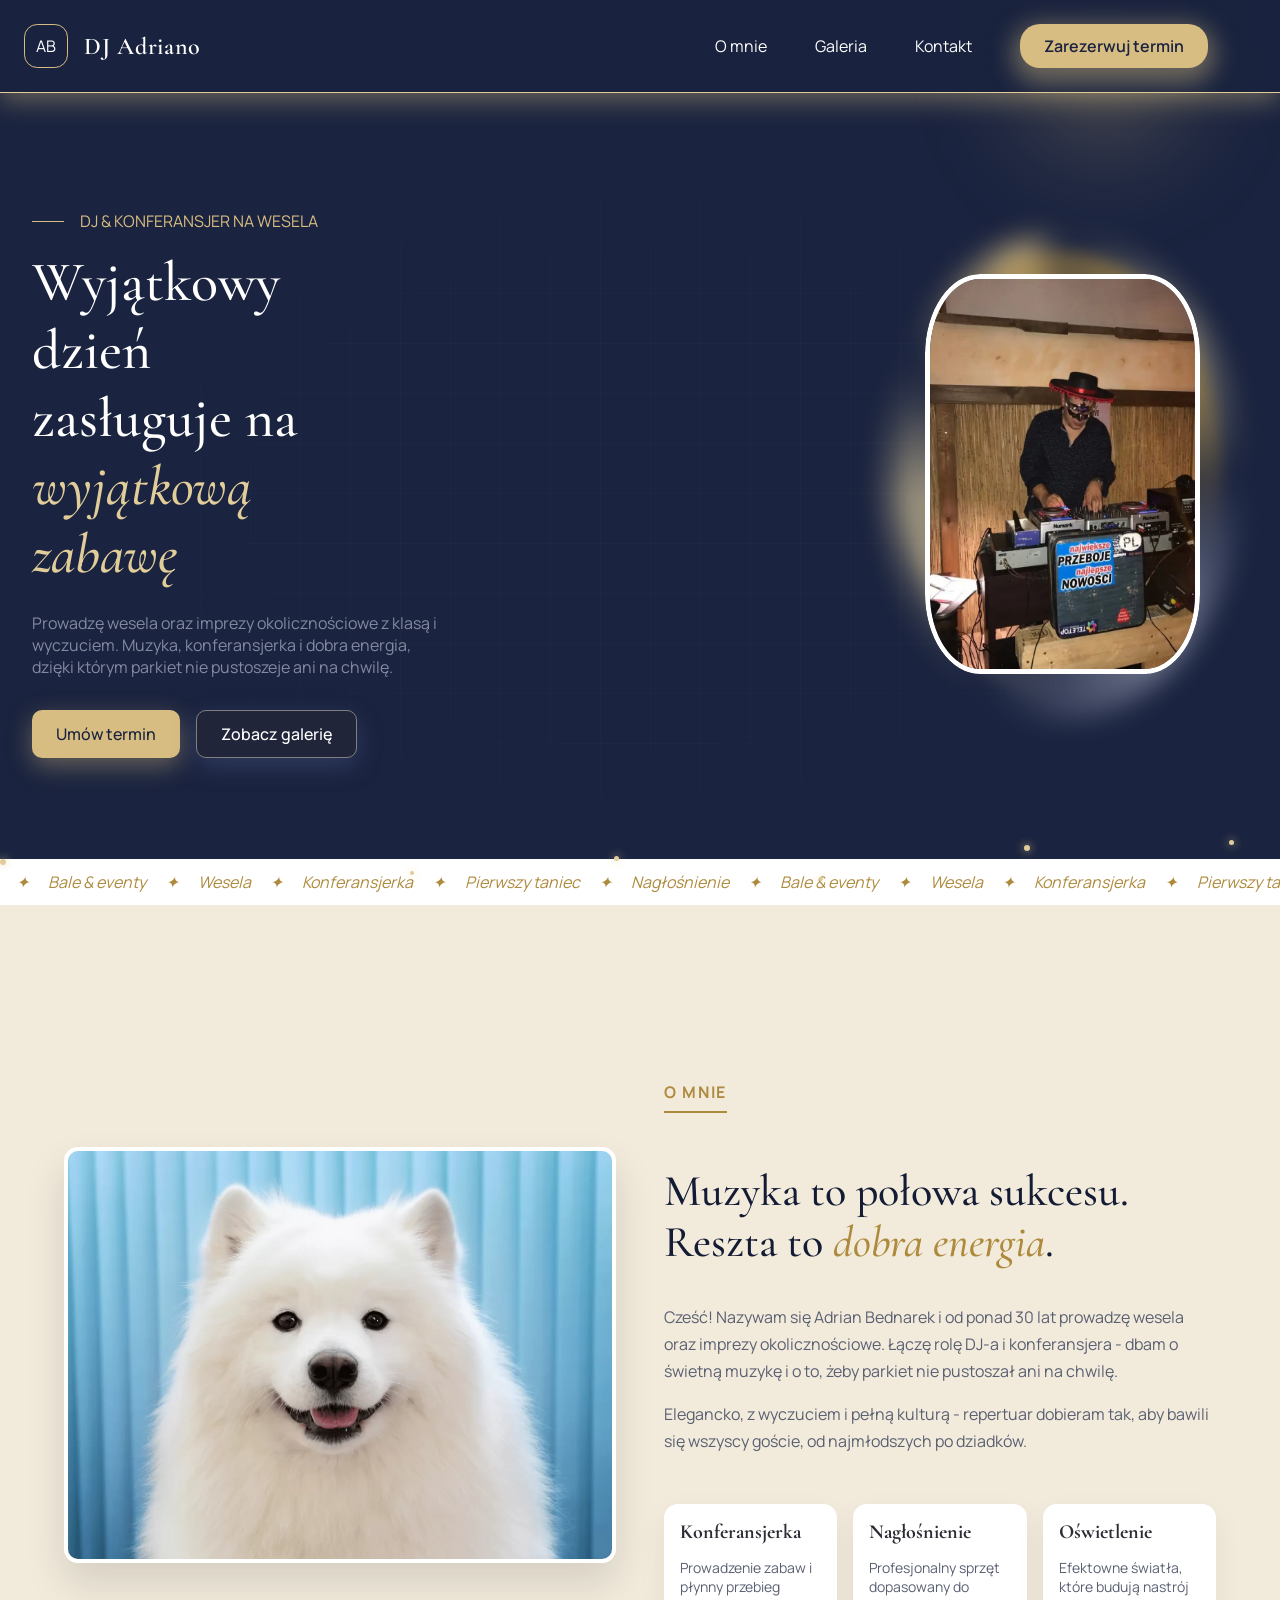
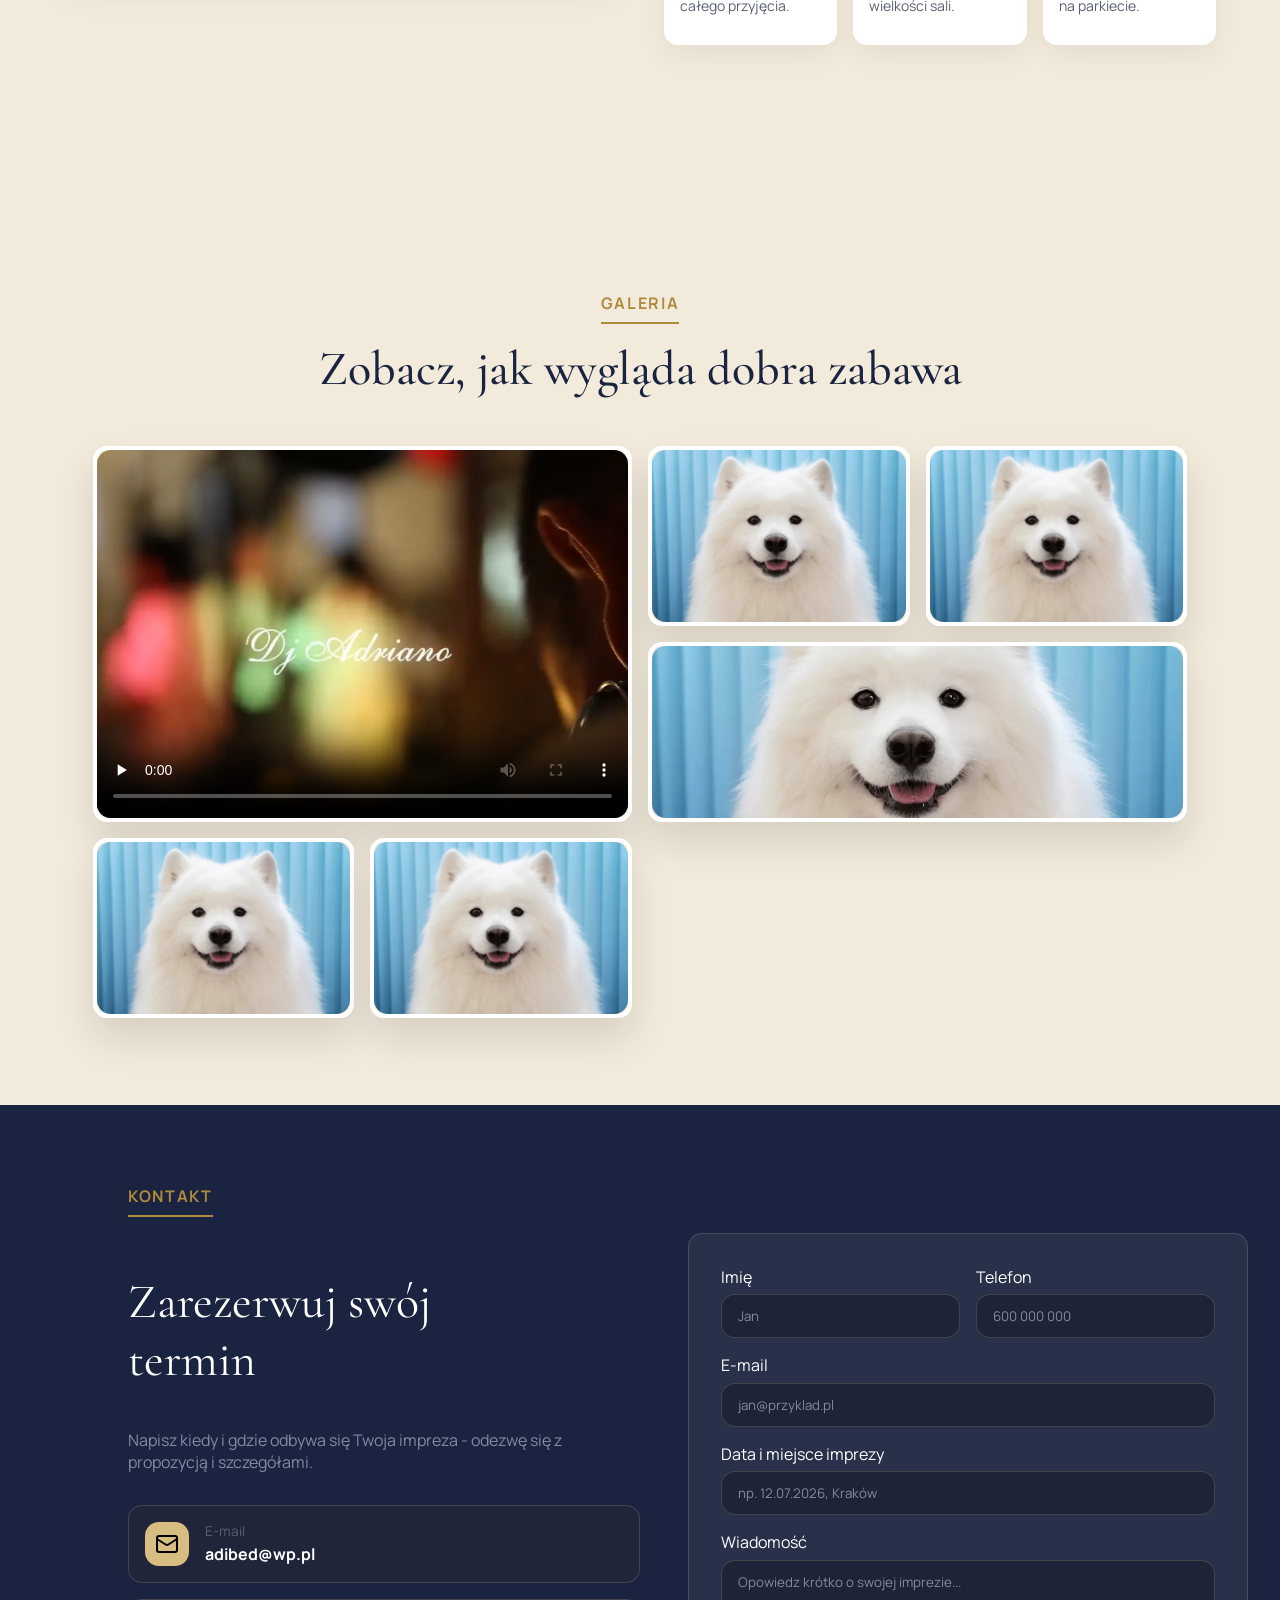
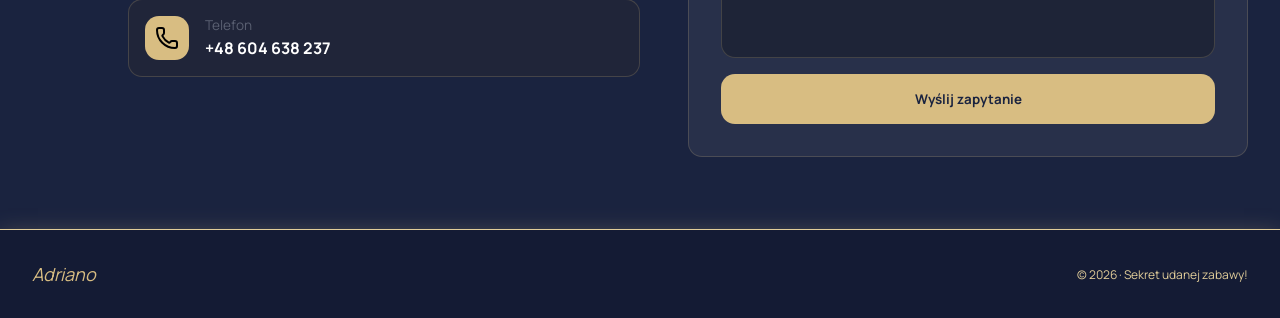
==== commit d265b405: "Usde semantic CSS vars and added mobile hamburger menu Replaced legacy color variables with semantic" ====
--- a/index.html
+++ b/index.html
@@ -4,10 +4,12 @@
 		<title>Adriano - DJ i konferansjer na wesela</title>
 		<meta charset="UTF-8" />
 		<meta name="viewport" content="width=device-width, initial-scale=1" />
-		<meta property="og:title" content="Adriano - DJ i konferansjer na wesela"/>
-		<meta name="description" content="Adriano — DJ i konferansjer na wesela oraz imprezy okolicznościowe.
-		 Świetna muzyka, prowadzenie i energia, dzięki którym parkiet nie pustoszeje. Zarezerwuj termin już teraz!"/>
-		<meta name=""
+		<meta property="og:title" content="Adriano - DJ i konferansjer na wesela" />
+		<meta
+			name="description"
+			content="Adriano — DJ i konferansjer na wesela oraz imprezy okolicznościowe.
+		 Świetna muzyka, prowadzenie i energia, dzięki którym parkiet nie pustoszeje. Zarezerwuj termin już teraz!"
+		/>
 		<link rel="preconnect" href="https://fonts.googleapis.com" />
 		<link rel="preconnect" href="https://fonts.gstatic.com" crossorigin />
 		<link
@@ -22,12 +24,29 @@
 				<a href="#home" class="logo">AB</a>
 				<a href="#home" class="title">DJ Adriano</a>
 			</div>
-			<nav class="header-right">
+			<nav id="header-right" class="header-right">
 				<a href="#about-me">O mnie</a>
 				<a href="#gallery">Galeria</a>
 				<a href="#contact">Kontakt</a>
 				<a href="#contact" class="reservation-button">Zarezerwuj termin</a>
 			</nav>
+			<button
+				type="button"
+				class="hamburger-icon"
+				aria-label="Menu"
+				aria-expanded="false"
+				onclick="hamburgerFunction(this)"
+			>
+				<img src="menu.svg" class="icon-menu" alt="" />
+				<img src="menu-close.svg" class="icon-close" alt="" />
+			</button>
+			<script>
+				function hamburgerFunction(btn) {
+					const nav = document.getElementById("header-right");
+					const isOpen = nav.classList.toggle("open");
+					btn.setAttribute("aria-expanded", isOpen);
+				}
+			</script>
 		</header>
 		<main>
 			<section id="home" aria-labelledby="hero-heading" class="hero-section">
@@ -41,10 +60,11 @@
 				<div class="main-page">
 					<div class="main-left-section">
 						<p class="mini-title">dj & konferansjer na wesela</p>
-							<h1 id="hero-heading" class="motto">
-								Wyjątkowy dzień zasługuje na<span class="motto-accent">
-									wyjątkową zabawę</span>
-							</h1>
+						<h1 id="hero-heading" class="motto">
+							Wyjątkowy dzień zasługuje na<span class="motto-accent">
+								wyjątkową zabawę</span
+							>
+						</h1>
 						<p class="description">
 							Prowadzę wesela oraz imprezy okolicznościowe z klasą i wyczuciem.
 							Muzyka, konferansjerka i dobra energia, dzięki którym parkiet nie
@@ -261,7 +281,7 @@
 				</div>
 				<div class="contact-right-section">
 					<form
-					id="contact-form"
+						id="contact-form"
 						class="contact-form"
 						action="https://api.web3forms.com/submit"
 						method="POST"
@@ -327,21 +347,23 @@
 							></textarea>
 						</div>
 						<button type="submit">Wyślij zapytanie</button>
-						<input type="hidden" name="redirect" value=""/>
+						<input type="hidden" name="redirect" value="" />
 					</form>
 					<div id="form-success" class="form-success-overlay" hidden>
 						<div class="form-success-box" role="status">
 							Dziękuje! Odezwę się wkrótce.
 						</div>
-					</div>	
+					</div>
 					<script>
 						const form = document.querySelector(".contact-form");
 						const overlay = document.getElementById("form-success");
 
 						form.addEventListener("submit", async (e) => {
 							e.preventDefault();
-							const res = await fetch(form.action, { method: "POST", body: new FormData(form)
-								});
+							const res = await fetch(form.action, {
+								method: "POST",
+								body: new FormData(form),
+							});
 							if (res.ok) {
 								form.reset();
 								overlay.hidden = false;
@@ -350,8 +372,10 @@
 							}
 						});
 
-						overlay.addEventListener("click", () => { overlay.hidden = true; });
-						document.addEventListener("keydown", e => {
+						overlay.addEventListener("click", () => {
+							overlay.hidden = true;
+						});
+						document.addEventListener("keydown", (e) => {
 							if (e.key === "Escape") overlay.hidden = true;
 						});
 					</script>
--- a/dj-site.css
+++ b/dj-site.css
@@ -1,18 +1,19 @@
 :root {
-	--dark-background: #1a233f;
-	--light-background: #f2ebdc;
-	--contrast-color: #d8bd82;
-	--contrast-color-darker: hsl(41, 48%, 46%);
-	--contrast-color-lighter: #e1cd99;
-	--contrast-color-80: #f0dca688;
-	--blue: #848aa1;
-	--gray-blue: #202539;
-	--text-color: #2b2c34;
-	--text-color-gray: #5a6072;
-	--footer-background: #141b34;
-	--darker-background: #1e2437;
-	--form-color: #28304a;
-	--border-lighter: rgba(216, 189, 130, 0.2);
+	--color-bg: #1a233f;
+	--color-bg-light: #f2ebdc;
+	--color-footer: #141b34;
+	--color-surface: #202539;
+	--color-surface-2: #1e2437;
+	--color-input: #28304a;
+	--color-accent: #d8bd82;
+	--color-accent-light: #e1cd99;
+	--color-accent-dark: hsl(41, 48%, 46%);
+	--color-accent-soft: #f0dca688;
+	--color-text: #2b2c34;
+	--color-text-muted: #5a6072;
+	--color-text-subtle: #848aa1;
+	--color-border: rgba(216, 189, 130, 0.2);
+	--color-white: #ffffff;
 	--header-height: 88px;
 	--footer-height: 88px;
 	color-scheme: dark;
@@ -36,7 +37,7 @@
 		-apple-system,
 		"Segoe UI",
 		sans-serif;
-	background-color: var(--dark-background);
+	background-color: var(--color-bg);
 }
 
 h1,
@@ -60,13 +61,13 @@
 }
 
 :focus-visible {
-	outline: 2px solid var(--contrast-color);
+	outline: 2px solid var(--color-accent);
 	outline-offset: 2px;
 	border-radius: 3px;
 }
 
 .page-section :focus-visible {
-	outline-color: var(--contrast-color-darker);
+	outline-color: var(--color-accent-dark);
 }
 
 .page-section {
@@ -77,7 +78,7 @@
 .hero-section {
 	position: relative;
 	z-index: 0;
-	background-color: var(--dark-background);
+	background-color: var(--color-bg);
 	min-height: calc(100vh - var(--header-height));
 	min-height: calc(100dvh - var(--header-height));
 	display: flex;
@@ -93,7 +94,7 @@
 	height: 250px;
 	background: radial-gradient(
 		ellipse at center,
-		rgba(216, 189, 130, 0.4),
+		rgb(from var(--color-accent) r g b / 0.4),
 		transparent 65%
 	);
 	filter: blur(50px);
@@ -126,13 +127,13 @@
 	align-items: center;
 	justify-content: space-between;
 	width: 100%;
-	border-bottom: 1px solid var(--contrast-color-lighter);
-	box-shadow: 0 8px 24px rgba(216, 189, 130, 0.4);
+	border-bottom: 1px solid var(--color-accent-light);
+	box-shadow: 0 8px 24px rgb(from var(--color-accent) r g b / 0.4);
 	padding: 1.5rem;
 	position: sticky;
 	top: 0;
 	z-index: 10;
-	background-color: rgb(from var(--dark-background) r g b / 0.95);
+	background-color: rgb(from var(--color-bg) r g b / 0.95);
 	-webkit-backdrop-filter: blur(8px);
 	backdrop-filter: blur(8px);
 }
@@ -143,13 +144,13 @@
 	justify-content: center;
 	width: 2.75rem;
 	height: 2.75rem;
-	border: 1px solid var(--contrast-color);
+	border: 1px solid var(--color-accent);
 	border-radius: 30%;
-	color: var(--contrast-color);
+	color: var(--color-accent);
 }
 
 .title {
-	color: white;
+	color: var(--color-white);
 	font-family: "Cormorant Garamond", serif;
 	font-size: 1.5rem;
 	font-weight: 600;
@@ -176,27 +177,31 @@
 }
 
 .header-section a {
-	color: white;
+	color: var(--color-white);
 	text-decoration: none;
 }
 
 .header-section a.reservation-button {
-	color: var(--dark-background);
+	color: var(--color-bg);
 	font-weight: 600;
 }
 
+.hamburger-icon {
+	display: none;
+}
+
 .reservation-button {
-	background-color: var(--contrast-color);
+	background-color: var(--color-accent);
 	position: relative;
 	padding: 0.5rem 1.5rem 0.5rem 1.5rem;
 	display: inline-block;
 	border-radius: 20px;
-	box-shadow: 0 8px 24px 7px rgba(216, 189, 130, 0.45);
+	box-shadow: 0 8px 24px 7px rgb(from var(--color-accent) r g b / 0.45);
 	transition: box-shadow 0.3s;
 }
 
 .reservation-button:hover {
-	box-shadow: 0 8px 32px rgba(216, 189, 130, 0.6);
+	box-shadow: 0 8px 32px rgb(from var(--color-accent) r g b / 0.6);
 }
 
 .main-page {
@@ -218,7 +223,7 @@
 .photo {
 	width: 300px;
 	height: 400px;
-	border: 5px solid white;
+	border: 5px solid var(--color-white);
 	border-radius: 20%;
 }
 
@@ -243,13 +248,13 @@
 	background: conic-gradient(
 		from 0deg,
 		transparent 0deg,
-		var(--contrast-color-80) 40deg,
+		var(--color-accent-soft) 40deg,
 		transparent 90deg,
-		var(--blue) 150deg,
+		var(--color-text-subtle) 150deg,
 		transparent 200deg,
-		var(--contrast-color-80) 260deg,
+		var(--color-accent-soft) 260deg,
 		transparent 310deg,
-		var(--contrast-color) 350deg,
+		var(--color-accent) 350deg,
 		transparent 360deg
 	);
 	filter: blur(14px);
@@ -267,9 +272,9 @@
 	background: conic-gradient(
 		from 180deg,
 		transparent,
-		var(--contrast-color-80),
+		var(--color-accent-soft),
 		transparent 120deg,
-		var(--contrast-color-darker),
+		var(--color-accent-dark),
 		transparent 300deg
 	);
 	filter: blur(8px);
@@ -318,7 +323,7 @@
 	display: flex;
 	align-items: center;
 	gap: 1rem;
-	color: var(--contrast-color);
+	color: var(--color-accent);
 	text-transform: uppercase;
 }
 
@@ -326,11 +331,11 @@
 	content: "";
 	width: 2em;
 	height: 1px;
-	background-color: var(--contrast-color);
+	background-color: var(--color-accent);
 }
 
 .motto {
-	color: white;
+	color: var(--color-white);
 	max-width: 10ch;
 	font-size: 3.5rem;
 	margin: 0;
@@ -338,12 +343,12 @@
 }
 
 .motto-accent {
-	color: var(--contrast-color-lighter);
+	color: var(--color-accent-light);
 	font-style: italic;
 }
 
 .description {
-	color: var(--blue);
+	color: var(--color-text-subtle);
 	max-width: 45ch;
 	margin: 1.5rem 0 2rem 0;
 }
@@ -364,19 +369,19 @@
 }
 
 .contact-button {
-	background-color: var(--contrast-color);
-	color: var(--background);
-	box-shadow: 0 8px 24px rgba(216, 189, 130, 0.4);
+	background-color: var(--color-accent);
+	color: var(--color-bg);
+	box-shadow: 0 8px 24px rgb(from var(--color-accent) r g b / 0.4);
 	transition: box-shadow 0.3s;
 }
 
 .contact-button:hover {
-	box-shadow: 0 8px 32px rgba(216, 189, 130, 0.6);
+	box-shadow: 0 8px 32px rgb(from var(--color-accent) r g b / 0.6);
 }
 
 .gallery-button {
-	background-color: var(--gray-blue);
-	color: white;
+	background-color: var(--color-surface);
+	color: var(--color-white);
 	box-shadow: 0 8px 24px rgba(80, 93, 143, 0.4);
 	transition: box-shadow 0.3s;
 	border: 1px solid gray;
@@ -409,8 +414,8 @@
 	width: 6px;
 	height: 6px;
 	border-radius: 50%;
-	background: var(--contrast-color-lighter);
-	box-shadow: 0 0 10px var(--contrast-color-lighter);
+	background: var(--color-accent-light);
+	box-shadow: 0 0 10px var(--color-accent-light);
 	pointer-events: none;
 	animation: drift 8s ease-in-out infinite;
 }
@@ -463,7 +468,7 @@
 
 .marquee {
 	overflow: hidden;
-	background-color: white;
+	background-color: var(--color-white);
 	padding: 0.75rem 0;
 }
 
@@ -475,7 +480,7 @@
 
 .marquee-item {
 	white-space: nowrap;
-	color: var(--contrast-color-darker);
+	color: var(--color-accent-dark);
 	font-style: italic;
 }
 
@@ -493,7 +498,7 @@
 }
 
 #about-me {
-	background-color: var(--light-background);
+	background-color: var(--color-bg-light);
 	display: flex;
 	align-items: center;
 	gap: 3rem;
@@ -506,7 +511,7 @@
 	letter-spacing: 0.15ch;
 	font-weight: bold;
 	text-transform: uppercase;
-	color: var(--contrast-color-darker);
+	color: var(--color-accent-dark);
 }
 
 .about-me-title::after {
@@ -514,7 +519,7 @@
 	display: block;
 	width: 100%;
 	height: 2px;
-	background-color: var(--contrast-color-darker);
+	background-color: var(--color-accent-dark);
 	margin-top: 0.5rem;
 }
 
@@ -529,7 +534,7 @@
 	width: 100%;
 	max-width: 800px;
 	height: auto;
-	border: 4px solid white;
+	border: 4px solid var(--color-white);
 	border-radius: 14px;
 	box-shadow: 0 20px 40px rgba(0, 0, 0, 0.12);
 	margin: 0;
@@ -543,16 +548,16 @@
 	font-size: 2.75rem;
 	line-height: 1.15;
 	max-width: 25ch;
-	color: var(--footer-background);
+	color: var(--color-footer);
 }
 
 .accent {
-	color: var(--contrast-color-darker);
+	color: var(--color-accent-dark);
 	font-style: italic;
 }
 
 .about-me-description {
-	color: var(--text-color-gray);
+	color: var(--color-text-muted);
 	line-height: 1.7;
 	max-width: 55ch;
 }
@@ -564,7 +569,7 @@
 }
 
 .service {
-	background-color: white;
+	background-color: var(--color-white);
 	padding: 1rem;
 	margin: 2rem 0 0 0;
 	border-radius: 14px;
@@ -580,7 +585,7 @@
 }
 
 .service-title {
-	color: var(--text-color);
+	color: var(--color-text);
 	margin: 0 0 0.5rem 0;
 	font-size: 1.25rem;
 	font-weight: bold;
@@ -589,11 +594,11 @@
 .service-description {
 	font-size: 0.875rem;
 	max-width: 16ch;
-	color: var(--text-color-gray);
+	color: var(--color-text-muted);
 }
 
 #gallery {
-	background-color: var(--light-background);
+	background-color: var(--color-bg-light);
 	display: flex;
 	align-items: center;
 	justify-content: center;
@@ -607,7 +612,7 @@
 	letter-spacing: 0.15ch;
 	font-weight: bold;
 	text-transform: uppercase;
-	color: var(--contrast-color-darker);
+	color: var(--color-accent-dark);
 	margin: 0;
 }
 
@@ -616,14 +621,14 @@
 	display: block;
 	width: 100%;
 	height: 2px;
-	background-color: var(--contrast-color-darker);
+	background-color: var(--color-accent-dark);
 	margin-top: 0.5rem;
 }
 
 #gallery h2 {
 	font-size: 3rem;
 	margin: 1rem 0 3rem 0;
-	color: var(--dark-background);
+	color: var(--color-bg);
 }
 
 .gallery-grid {
@@ -640,7 +645,7 @@
 	flex-direction: column;
 	align-items: center;
 	justify-content: center;
-	border: 4px solid white;
+	border: 4px solid var(--color-white);
 	border-radius: 14px;
 	box-shadow: 0 20px 40px rgba(0, 0, 0, 0.12);
 	transition:
@@ -674,7 +679,7 @@
 }
 
 #contact {
-	background-color: var(--dark-background);
+	background-color: var(--color-bg);
 	display: flex;
 	align-items: flex-start;
 	padding: 4rem 2rem 4rem 8rem;
@@ -697,7 +702,7 @@
 	letter-spacing: 0.15ch;
 	font-weight: bold;
 	text-transform: uppercase;
-	color: var(--contrast-color-darker);
+	color: var(--color-accent-dark);
 }
 
 .contact-title::after {
@@ -705,12 +710,12 @@
 	display: block;
 	width: 100%;
 	height: 2px;
-	background-color: var(--contrast-color-darker);
+	background-color: var(--color-accent-dark);
 	margin-top: 0.5rem;
 }
 
 #contact h2 {
-	color: white;
+	color: var(--color-white);
 	font-size: 3rem;
 	max-width: 18ch;
 	font-weight: 400;
@@ -720,8 +725,8 @@
 	display: flex;
 	align-items: center;
 	border-radius: 14px;
-	border: 1px solid var(--border-lighter);
-	background-color: var(--gray-blue);
+	border: 1px solid var(--color-border);
+	background-color: var(--color-surface);
 	text-decoration: none;
 	gap: 1rem;
 	padding: 1rem;
@@ -735,8 +740,8 @@
 
 .contact-card:hover {
 	transform: translateY(-3px);
-	border-color: var(--contrast-color);
-	background-color: var(--dark-background);
+	border-color: var(--color-accent);
+	background-color: var(--color-bg);
 }
 
 .contact-card-icon {
@@ -747,7 +752,7 @@
 	height: 44px;
 	flex-shrink: 0;
 	border-radius: 14px;
-	background-color: var(--contrast-color);
+	background-color: var(--color-accent);
 }
 
 .contact-card-text {
@@ -757,12 +762,12 @@
 }
 
 .contact-card-label {
-	color: var(--text-color-gray);
+	color: var(--color-text-muted);
 	font-size: 0.85rem;
 }
 
 .contact-card-value {
-	color: white;
+	color: var(--color-white);
 	font-weight: bold;
 }
 
@@ -770,8 +775,8 @@
 	display: flex;
 	flex-direction: column;
 	gap: 1rem;
-	background-color: var(--form-color);
-	border: 1px solid var(--border-lighter);
+	background-color: var(--color-input);
+	border: 1px solid var(--color-border);
 	border-radius: 14px;
 	padding: 2rem;
 	max-width: 48rem;
@@ -798,29 +803,29 @@
 	width: 100%;
 	padding: 0.75rem 1rem;
 	border-radius: 14px;
-	border: 1px solid var(--border-lighter);
-	background-color: var(--darker-background);
-	color: white;
+	border: 1px solid var(--color-border);
+	background-color: var(--color-surface-2);
+	color: var(--color-white);
 	font-family: inherit;
 	resize: none;
 }
 
 .contact-form ::placeholder {
-	color: var(--blue);
+	color: var(--color-text-subtle);
 	opacity: 1;
 }
 
 .contact-form label {
 	font-size: 1rem;
-	color: white;
+	color: var(--color-white);
 }
 
 .contact-form button {
 	padding: 1rem;
 	border: none;
 	border-radius: 14px;
-	background-color: var(--contrast-color);
-	color: var(--dark-background);
+	background-color: var(--color-accent);
+	color: var(--color-bg);
 	font-family: inherit;
 	font-weight: bold;
 	cursor: pointer;
@@ -841,27 +846,27 @@
 }
 
 .form-success-box {
-	background-color: var(--dark-background);
-	color: white;
+	background-color: var(--color-bg);
+	color: var(--color-white);
 	padding: 2rem 3rem;
 	border-radius: 14px;
-	border: 1px solid var(--contrast-color);
+	border: 1px solid var(--color-accent);
 	box-shadow: 0 20px 60px rgba(0, 0, 0, 0.4);
 }
 
 .site-footer {
-	background-color: #141b34;
+	background-color: var(--color-footer);
 	display: flex;
 	align-items: center;
 	justify-content: space-between;
 	padding: 2rem;
-	border-top: 1px solid var(--contrast-color-lighter);
-	box-shadow: 0 8px 24px rgba(216, 189, 130, 0.4);
+	border-top: 1px solid var(--color-accent-light);
+	box-shadow: 0 8px 24px rgb(from var(--color-accent) r g b / 0.4);
 }
 
 .site-footer-name {
 	margin: 0;
-	color: var(--contrast-color);
+	color: var(--color-accent);
 	justify-content: flex-start;
 	font-size: 1.125rem;
 	font-style: italic;
@@ -869,7 +874,7 @@
 
 .site-footer-copy {
 	margin: 0;
-	color: var(--contrast-color-lighter);
+	color: var(--color-accent-light);
 	font-size: 0.75rem;
 	justify-content: flex-end;
 }
@@ -883,3 +888,148 @@
 		animation: none !important;
 	}
 }
+
+@media (max-width: 768px) {
+	.hero-section {
+		min-height: auto;
+	}
+
+	.main-page {
+		flex-direction: column;
+		gap: 2rem;
+	}
+
+	.main-left-section {
+		text-align: center;
+		padding: 0 1rem 0 1rem;
+	}
+
+	.main-right-section {
+		padding: 0 1rem 1rem 1rem;
+		justify-content: center;
+	}
+
+	.mini-title {
+		justify-content: center;
+	}
+
+	.main-buttons-section {
+		justify-content: center;
+	}
+
+	.motto {
+		max-width: 60ch;
+		font-size: 1.8rem;
+		margin-inline: auto;
+	}
+
+	.description {
+		font-size: 1rem;
+		margin-inline: auto;
+	}
+
+	.photo {
+		max-height: 43.5vh;
+		height: auto;
+		width: auto;
+	}
+
+	.hamburger-icon {
+		display: inline-flex;
+		align-items: center;
+		justify-content: center;
+		width: 44px;
+		height: 44px;
+		background: none;
+		border: 1px solid var(--color-accent);
+		border-radius: 14px;
+		cursor: pointer;
+	}
+
+	.hamburger-icon .icon-close {
+		display: none;
+	}
+
+	.hamburger-icon[aria-expanded="true"] .icon-menu {
+		display: none;
+	}
+
+	.hamburger-icon[aria-expanded="true"] .icon-close {
+		display: inline;
+	}
+
+	.header-section {
+		padding: 1rem;
+	}
+
+	.header-right {
+		display: none;
+		position: absolute;
+		top: 100%;
+		left: 0;
+		right: 0;
+		flex-direction: column;
+		align-items: center;
+		gap: 1rem;
+		padding: 1rem;
+		background-color: var(--color-bg);
+		border-top: 1px solid var(--color-accent-light);
+		border-bottom: 1px solid var(--color-accent-light);
+	}
+
+	.header-right.open {
+		display: flex;
+	}
+
+	#about-me {
+		min-height: auto;
+		flex-direction: column;
+		gap: 2rem;
+		padding: 2rem;
+	}
+
+	.about-me-left-section {
+		justify-content: center;
+	}
+
+	.about-me-right-section {
+		justify-content: center;
+	}
+
+	.services {
+		flex-direction: column;
+		margin-top: 0;
+	}
+
+	.service {
+		padding: 0.5rem 0.75rem 0 0.75rem;
+		margin: 0;
+	}
+
+	.service-description {
+		max-width: none;
+		font-size: 0.75rem;
+		margin: 0;
+		margin-bottom: 0.5rem;
+	}
+
+	.about-me-title {
+		margin: 0;
+		font-size: 0.8rem;
+	}
+
+	.about-me-motto {
+		font-size: 1.8rem;
+		margin: 1rem 0 1rem 0;
+	}
+
+	.about-me-left-section img {
+		height: 20vh;
+		width: 40vh;
+	}
+
+	.about-me-description {
+		font-size: 0.9rem;
+		line-height: 1.5;
+	}
+}
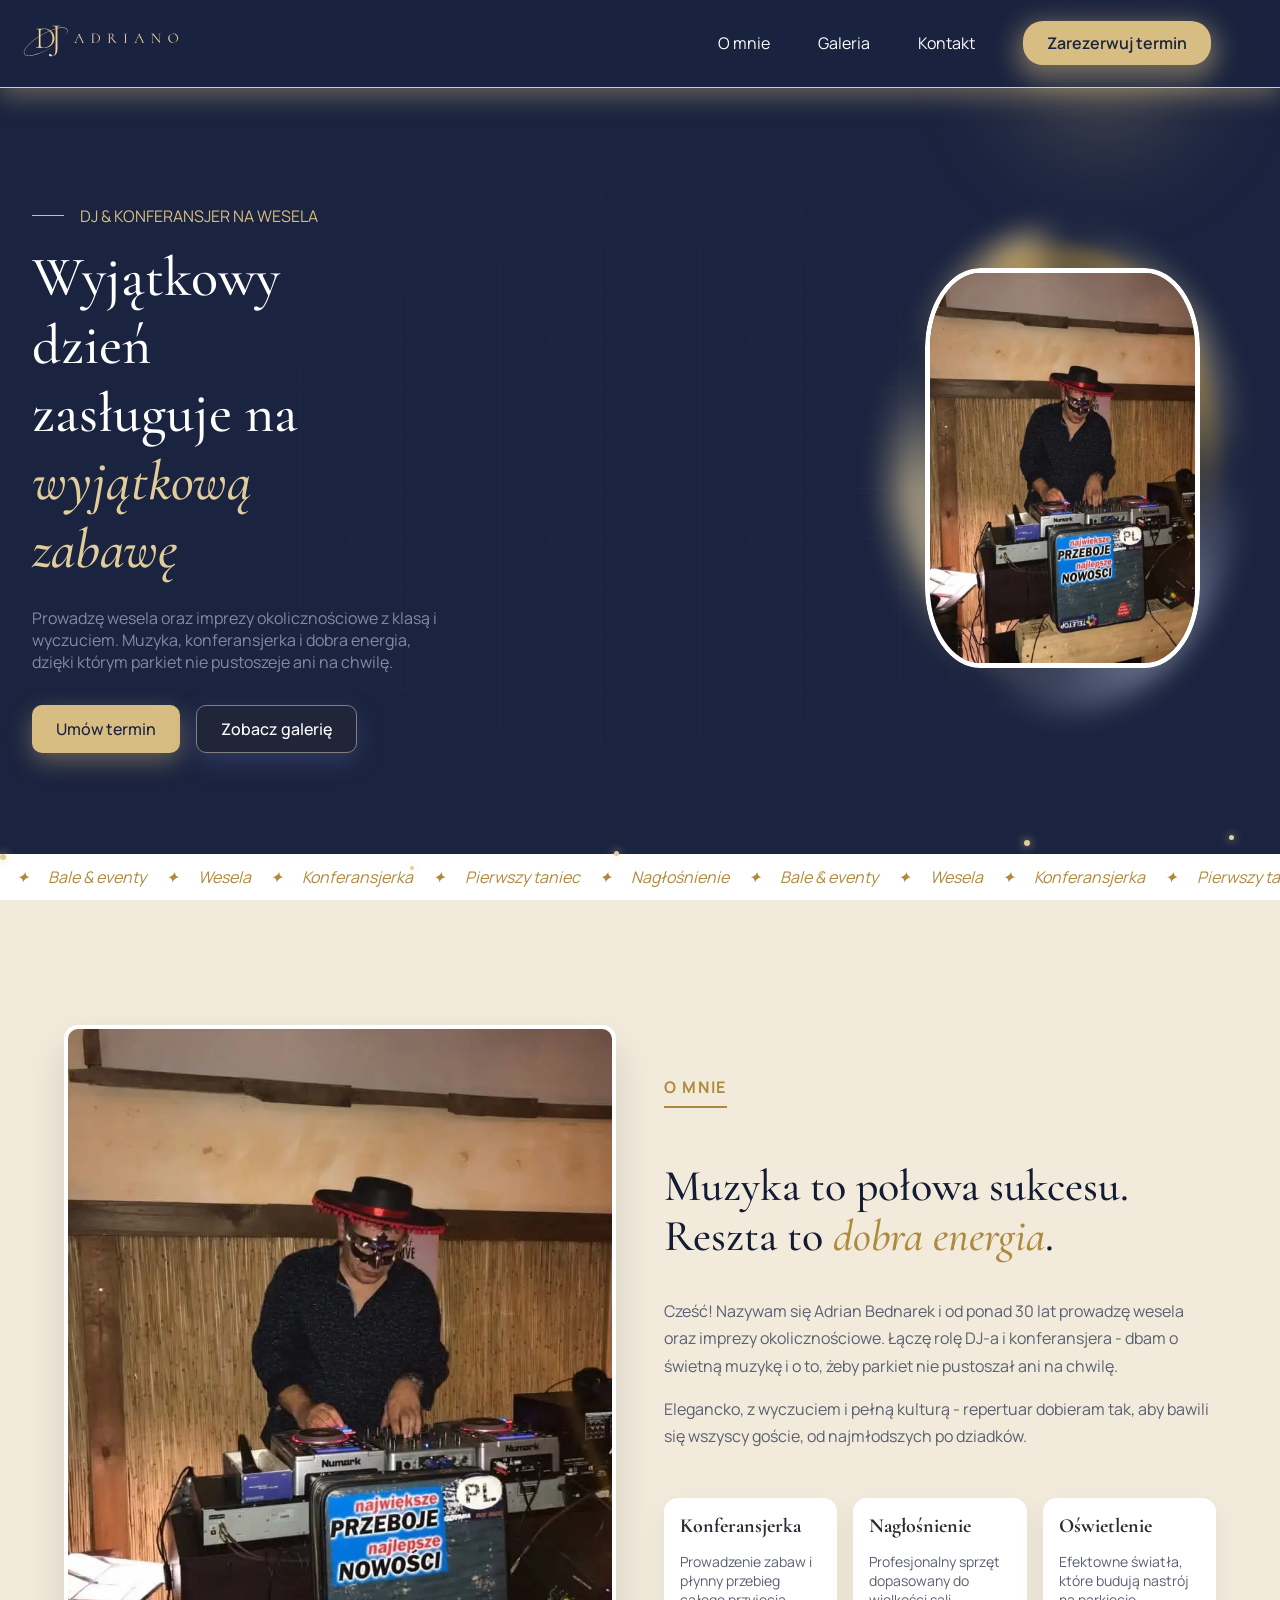
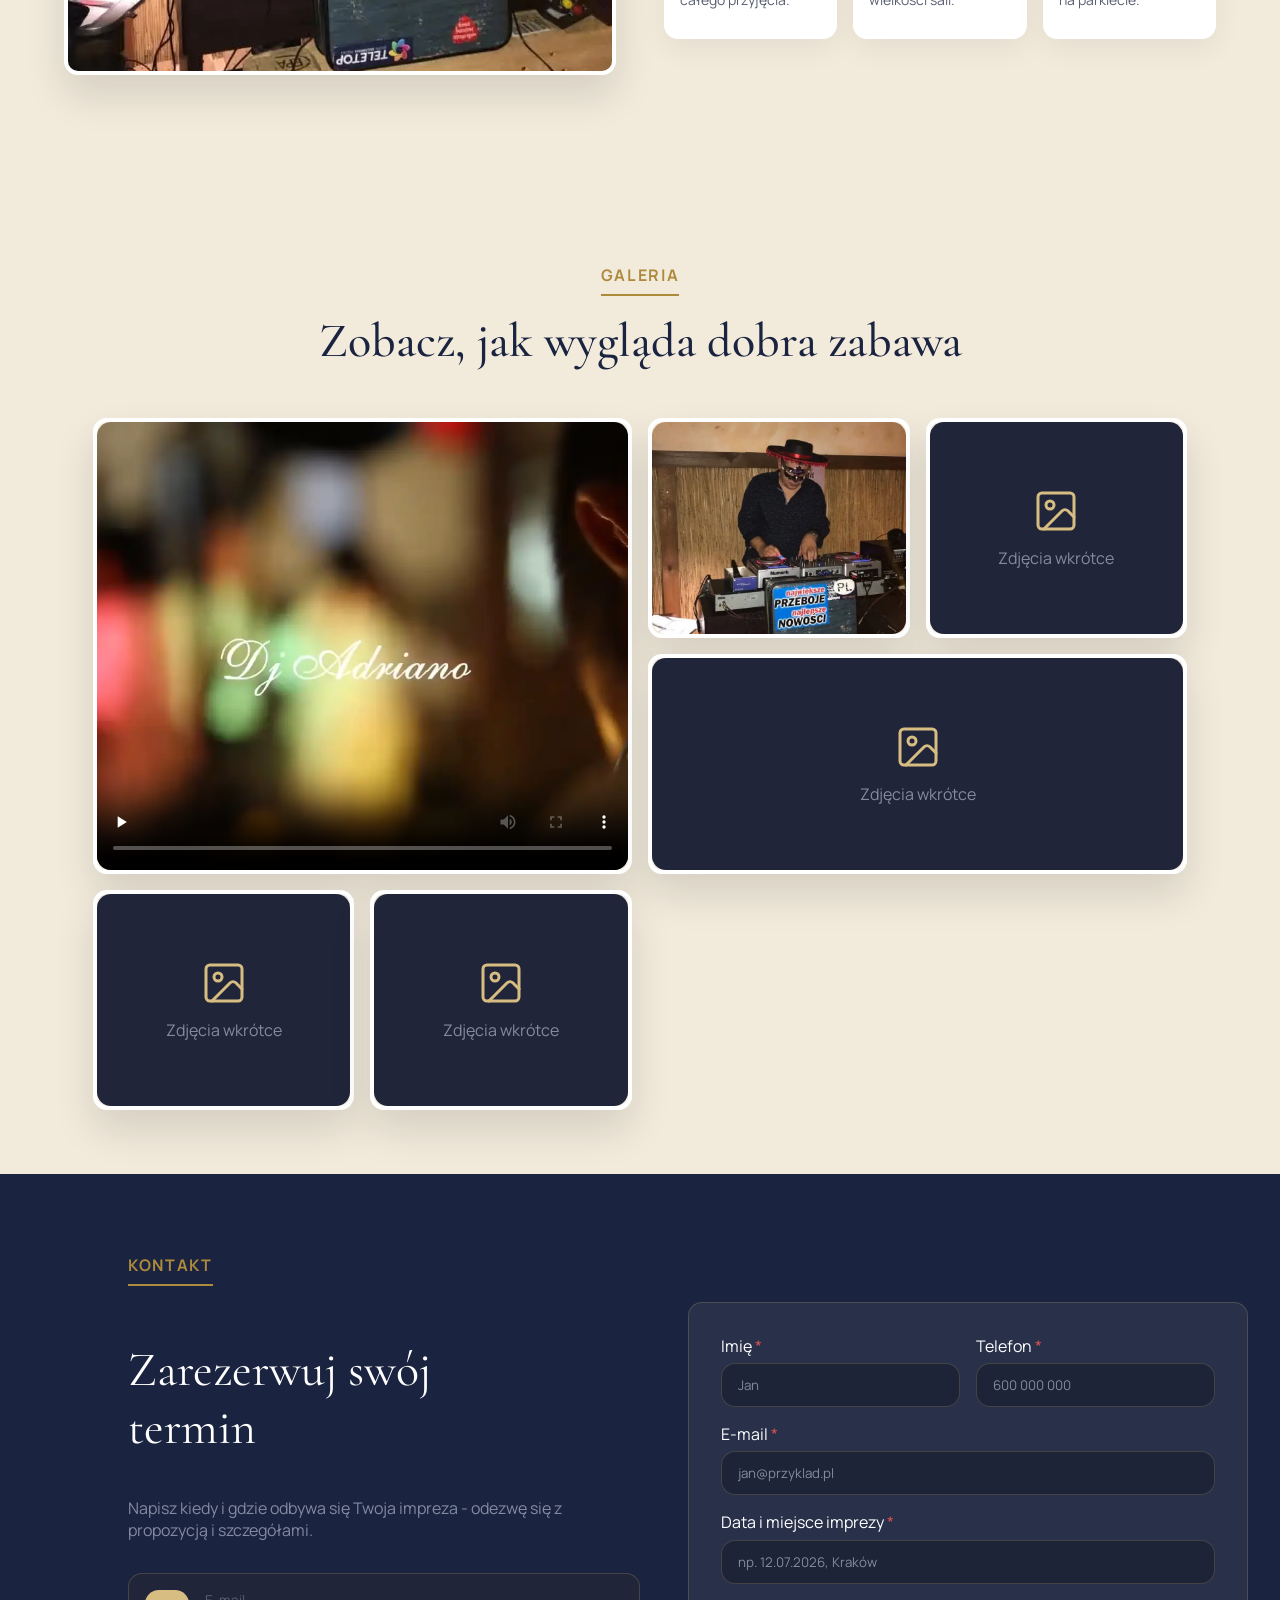
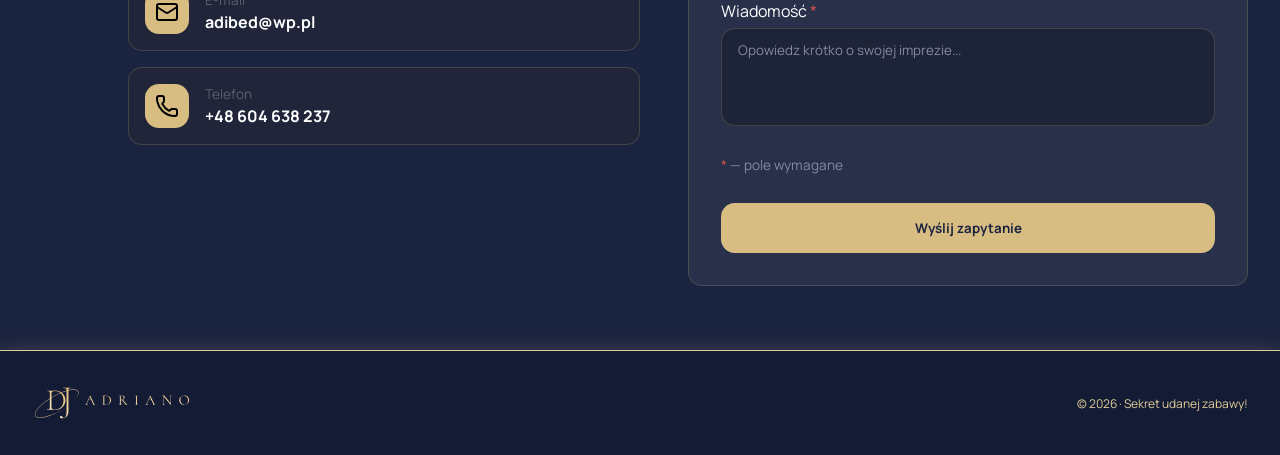
==== commit dcefa990: "Refreshed branding and contact UX Updated the text-based branding for the custom DJ Adriano logo, mo" ====
--- a/index.html
+++ b/index.html
@@ -21,8 +21,13 @@
 	<body>
 		<header class="header-section">
 			<div class="header-left">
-				<a href="#home" class="logo">AB</a>
-				<a href="#home" class="title">DJ Adriano</a>
+				<a href="#home">
+					<img
+						src="assets/dj-adriano-logo.svg"
+						class="logo"
+						alt="Logo DJ Adriano"
+					/>
+				</a>
 			</div>
 			<nav id="header-right" class="header-right">
 				<a href="#about-me">O mnie</a>
@@ -37,8 +42,8 @@
 				aria-expanded="false"
 				onclick="hamburgerFunction(this)"
 			>
-				<img src="menu.svg" class="icon-menu" alt="" />
-				<img src="menu-close.svg" class="icon-close" alt="" />
+				<img src="icons/menu.svg" class="icon-menu" alt="" />
+				<img src="icons/menu-close.svg" class="icon-close" alt="" />
 			</button>
 			<script>
 				function hamburgerFunction(btn) {
@@ -86,7 +91,7 @@
 									decoding="async"
 									loading="lazy"
 									fetchpriority="high"
-									alt="Zdjęcie DJ-a"
+									alt="Zdjęcie DJ-a Adriano przy konsoli"
 								/>
 							</div>
 						</div>
@@ -128,7 +133,7 @@
 			>
 				<div class="about-me-left-section">
 					<img
-						src="assets/photo1.png"
+						src="assets/dj_photo_1.webp"
 						width="800"
 						height="800"
 						decoding="async"
@@ -186,7 +191,7 @@
 							src="assets/dj_adriano_promotion_video.mp4"
 							controls
 							preload="none"
-							aria-label="Filmik promocyjny DJ Adriano"
+							aria-label="Filmik promocyjny DJ-a Adriano"
 							poster="assets/video_thumbnail.webp"
 							width="600"
 							height="200"
@@ -198,7 +203,7 @@
 					</div>
 					<div class="gallery-item">
 						<img
-							src="assets/photo1.png"
+							src="assets/dj_photo_1.webp"
 							width="400"
 							height="180"
 							decoding="async"
@@ -207,44 +212,44 @@
 						/>
 					</div>
 					<div class="gallery-item">
-						<img
-							src="assets/photo1.png"
-							width="400"
-							height="180"
-							decoding="async"
-							loading="lazy"
-							alt="Zdjęcie"
-						/>
+						<div class="gallery-placeholder">
+							<img
+								src="icons/placeholder-icon.svg"
+								alt=""
+								class="placeholder-icon"
+							/>
+							<span>Zdjęcia wkrótce</span>
+						</div>
 					</div>
 					<div class="gallery-item wide">
-						<img
-							src="assets/photo1.png"
-							width="400"
-							height="180"
-							decoding="async"
-							loading="lazy"
-							alt="Zdjęcie"
-						/>
+						<div class="gallery-placeholder">
+							<img
+								src="icons/placeholder-icon.svg"
+								alt=""
+								class="placeholder-icon"
+							/>
+							<span>Zdjęcia wkrótce</span>
+						</div>
 					</div>
 					<div class="gallery-item">
-						<img
-							src="assets/photo1.png"
-							width="400"
-							height="180"
-							decoding="async"
-							loading="lazy"
-							alt="Zdjęcie"
-						/>
+						<div class="gallery-placeholder">
+							<img
+								src="icons/placeholder-icon.svg"
+								alt=""
+								class="placeholder-icon"
+							/>
+							<span>Zdjęcia wkrótce</span>
+						</div>
 					</div>
 					<div class="gallery-item">
-						<img
-							src="assets/photo1.png"
-							width="400"
-							height="180"
-							decoding="async"
-							loading="lazy"
-							alt="Zdjęcie"
-						/>
+						<div class="gallery-placeholder">
+							<img
+								src="icons/placeholder-icon.svg"
+								alt=""
+								class="placeholder-icon"
+							/>
+							<span>Zdjęcia wkrótce</span>
+						</div>
 					</div>
 				</div>
 			</section>
@@ -260,24 +265,26 @@
 						Napisz kiedy i gdzie odbywa się Twoja impreza - odezwę się z
 						propozycją i szczegółami.
 					</p>
-					<a href="mailto:adibed@wp.pl" class="contact-card">
-						<span class="contact-card-icon">
-							<img src="mail.svg" alt="" />
-						</span>
-						<div class="contact-card-text">
-							<span class="contact-card-label">E-mail</span>
-							<span class="contact-card-value">adibed@wp.pl</span>
-						</div>
-					</a>
-					<a href="tel:+48604638237" class="contact-card">
-						<span class="contact-card-icon">
-							<img src="phone.svg" alt="" />
-						</span>
-						<div class="contact-card-text">
-							<span class="contact-card-label">Telefon</span>
-							<span class="contact-card-value">+48 604 638 237</span>
-						</div>
-					</a>
+					<div class="contact-cards">
+						<a href="mailto:adibed@wp.pl" class="contact-card">
+							<span class="contact-card-icon">
+								<img src="icons/mail.svg" alt="" />
+							</span>
+							<div class="contact-card-text">
+								<span class="contact-card-label">E-mail</span>
+								<span class="contact-card-value">adibed@wp.pl</span>
+							</div>
+						</a>
+						<a href="tel:+48604638237" class="contact-card">
+							<span class="contact-card-icon">
+								<img src="icons/phone.svg" alt="" />
+							</span>
+							<div class="contact-card-text">
+								<span class="contact-card-label">Telefon</span>
+								<span class="contact-card-value">+48 604 638 237</span>
+							</div>
+						</a>
+					</div>
 				</div>
 				<div class="contact-right-section">
 					<form
@@ -334,6 +341,7 @@
 								name="data_miejsce"
 								placeholder="np. 12.07.2026, Kraków"
 								autocomplete="off"
+								required
 							/>
 						</div>
 						<div class="form-field">
@@ -344,8 +352,12 @@
 								rows="4"
 								placeholder="Opowiedz krótko o swojej imprezie..."
 								autocomplete="off"
+								required
 							></textarea>
 						</div>
+						<p class="form-note">
+							<span class="required-mark">*</span> — pole wymagane
+						</p>
 						<button type="submit">Wyślij zapytanie</button>
 						<input type="hidden" name="redirect" value="" />
 					</form>
@@ -383,7 +395,7 @@
 			</section>
 		</main>
 		<footer class="site-footer">
-			<p class="site-footer-name">Adriano</p>
+			<img src="assets/dj-adriano-logo.svg" class="site-footer-logo" />
 			<p class="site-footer-copy">© 2026 · Sekret udanej zabawy!</p>
 		</footer>
 	</body>
--- a/dj-site.css
+++ b/dj-site.css
@@ -14,6 +14,7 @@
 	--color-text-subtle: #848aa1;
 	--color-border: rgba(216, 189, 130, 0.2);
 	--color-white: #ffffff;
+	--color-required-mark: #d9534f;
 	--header-height: 88px;
 	--footer-height: 88px;
 	color-scheme: dark;
@@ -129,7 +130,7 @@
 	width: 100%;
 	border-bottom: 1px solid var(--color-accent-light);
 	box-shadow: 0 8px 24px rgb(from var(--color-accent) r g b / 0.4);
-	padding: 1.5rem;
+	padding: 1.3rem;
 	position: sticky;
 	top: 0;
 	z-index: 10;
@@ -139,28 +140,13 @@
 }
 
 .logo {
-	display: inline-flex;
-	align-items: center;
-	justify-content: center;
-	width: 2.75rem;
-	height: 2.75rem;
-	border: 1px solid var(--color-accent);
-	border-radius: 30%;
-	color: var(--color-accent);
-}
-
-.title {
-	color: var(--color-white);
-	font-family: "Cormorant Garamond", serif;
-	font-size: 1.5rem;
-	font-weight: 600;
-	letter-spacing: 0.03em;
+	width: 10rem;
+	height: 2.5rem;
 }
 
 .header-left {
 	display: flex;
 	align-items: center;
-	gap: 1rem;
 }
 
 .header-right {
@@ -533,7 +519,9 @@
 	margin: 0 0 0 3rem;
 	width: 100%;
 	max-width: 800px;
-	height: auto;
+	height: 650px;
+	object-fit: cover;
+	object-position: center 30%;
 	border: 4px solid var(--color-white);
 	border-radius: 14px;
 	box-shadow: 0 20px 40px rgba(0, 0, 0, 0.12);
@@ -634,7 +622,7 @@
 .gallery-grid {
 	display: grid;
 	grid-template-columns: repeat(4, 1fr);
-	grid-auto-rows: 180px;
+	grid-auto-rows: 220px;
 	gap: 1rem;
 	width: 100%;
 	max-width: min(90%, 120rem);
@@ -651,6 +639,27 @@
 	transition:
 		transform 0.3s ease,
 		box-shadow 0.3s ease;
+	object-position: center 30%;
+}
+
+.gallery-placeholder {
+	width: 100%;
+	height: 100%;
+	display: flex;
+	flex-direction: column;
+	align-items: center;
+	justify-content: center;
+	gap: 0.75rem;
+	padding: 1rem;
+	text-align: center;
+	background-color: var(--color-surface);
+	color: var(--color-text-subtle);
+	border-radius: 14px;
+}
+
+.gallery-placeholder .placeholder-icon {
+	width: 3rem;
+	height: 3rem;
 }
 
 /*
@@ -831,6 +840,21 @@
 	cursor: pointer;
 }
 
+.form-field:has(input:required) label::after,
+.form-field:has(textarea:required) label::after {
+	content: " *";
+	color: var(--color-required-mark);
+}
+
+.required-mark {
+	color: var(--color-required-mark);
+}
+
+.form-note {
+	font-size: 0.85rem;
+	color: var(--color-text-subtle);
+}
+
 .form-success-overlay {
 	position: fixed;
 	inset: 0;
@@ -864,12 +888,9 @@
 	box-shadow: 0 8px 24px rgb(from var(--color-accent) r g b / 0.4);
 }
 
-.site-footer-name {
-	margin: 0;
-	color: var(--color-accent);
-	justify-content: flex-start;
-	font-size: 1.125rem;
-	font-style: italic;
+.site-footer-logo {
+	width: 10rem;
+	height: 2.5rem;
 }
 
 .site-footer-copy {
@@ -960,6 +981,7 @@
 
 	.header-section {
 		padding: 1rem;
+		z-index: 10;
 	}
 
 	.header-right {
@@ -1032,4 +1054,51 @@
 		font-size: 0.9rem;
 		line-height: 1.5;
 	}
-}
+
+	.gallery-grid {
+		grid-template-columns: repeat(2, 1fr);
+	}
+
+	.big,
+	.wide {
+		grid-column: 1 / -1;
+		grid-row: auto;
+	}
+
+	#gallery h2 {
+		font-size: 2rem;
+		text-align: center;
+		margin: 1rem;
+	}
+
+	#gallery.page-section {
+		padding: 1rem 2rem 1rem 2rem;
+	}
+
+	#contact {
+		flex-direction: column;
+	}
+
+	#contact-heading {
+		margin: 0;
+	}
+
+	#contact.page-section {
+		padding: 2rem 2rem 2rem 2rem;
+	}
+
+	.contact-right-section {
+		margin-top: 2rem;
+	}
+
+	.contact-cards {
+		display: flex;
+		flex-wrap: wrap;
+		gap: 1rem;
+	}
+
+	.contact-card {
+		margin: 0;
+		flex: 1;
+	}
+}
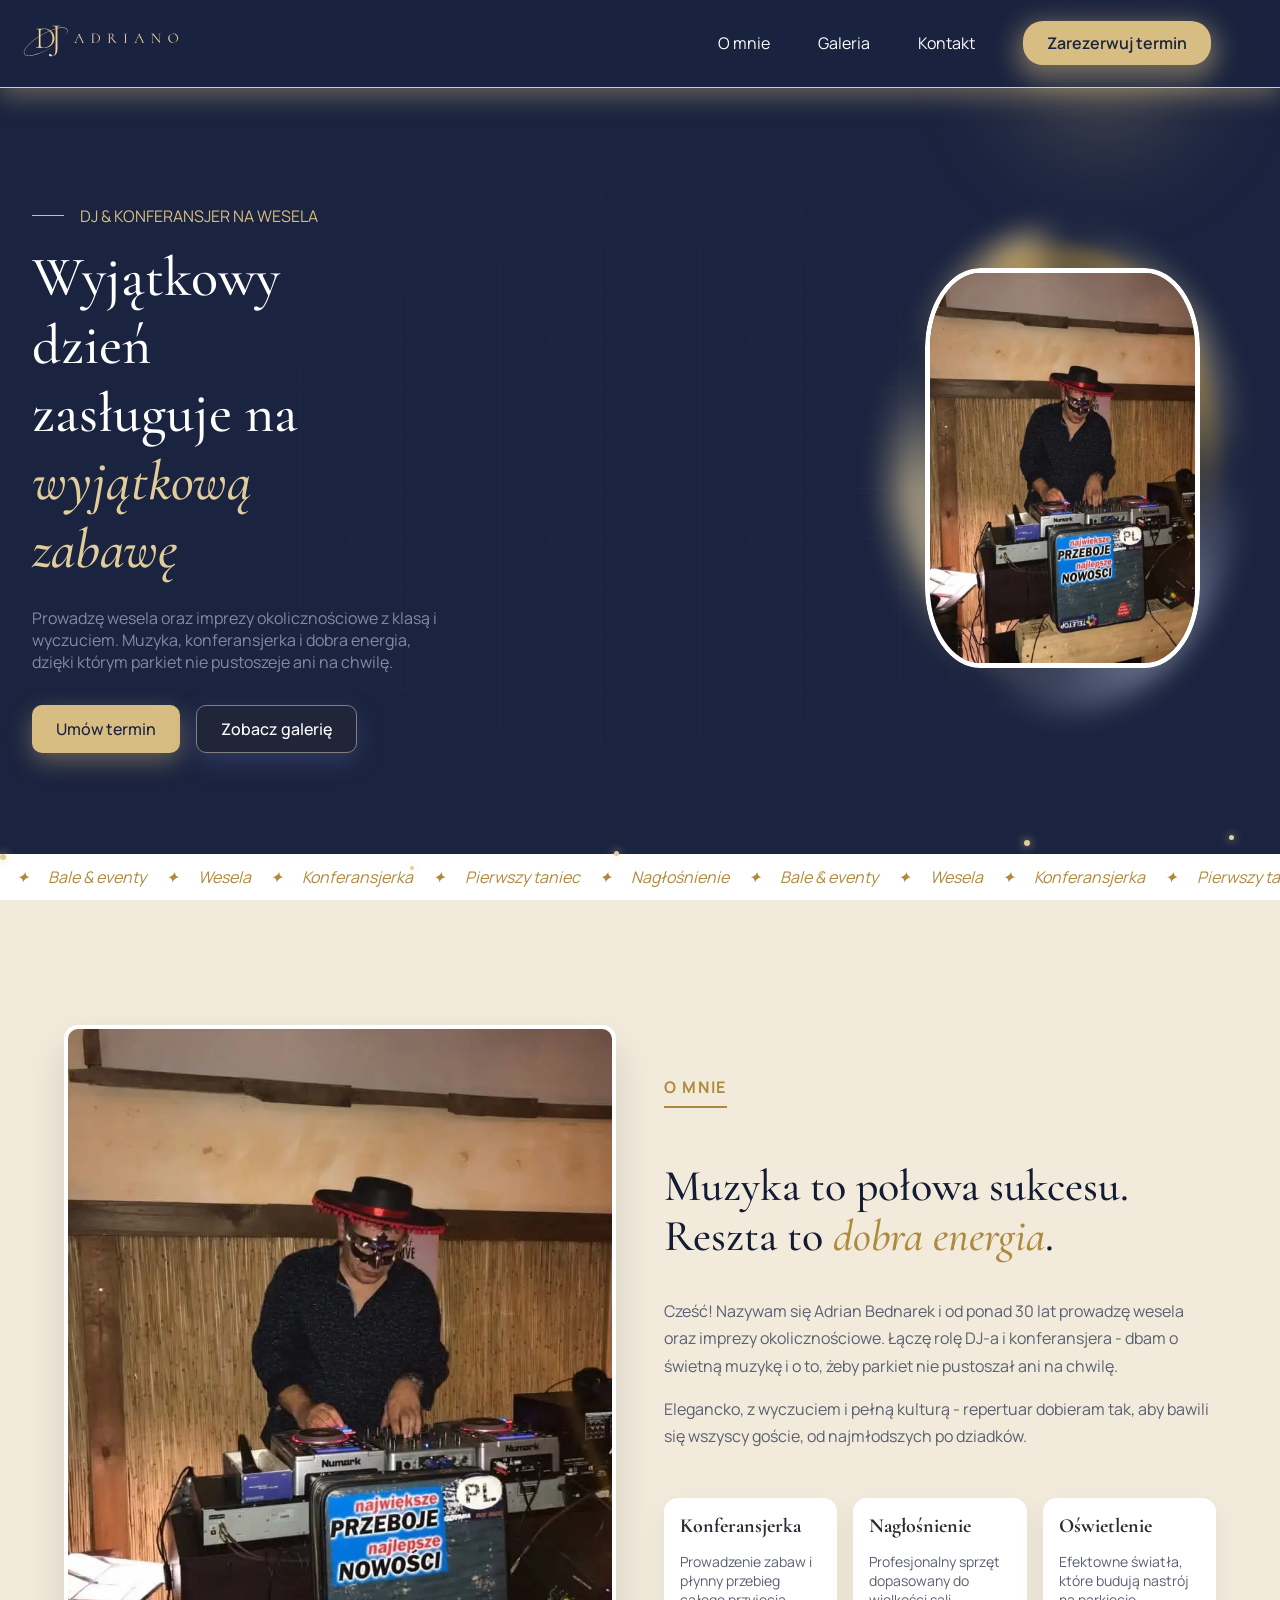
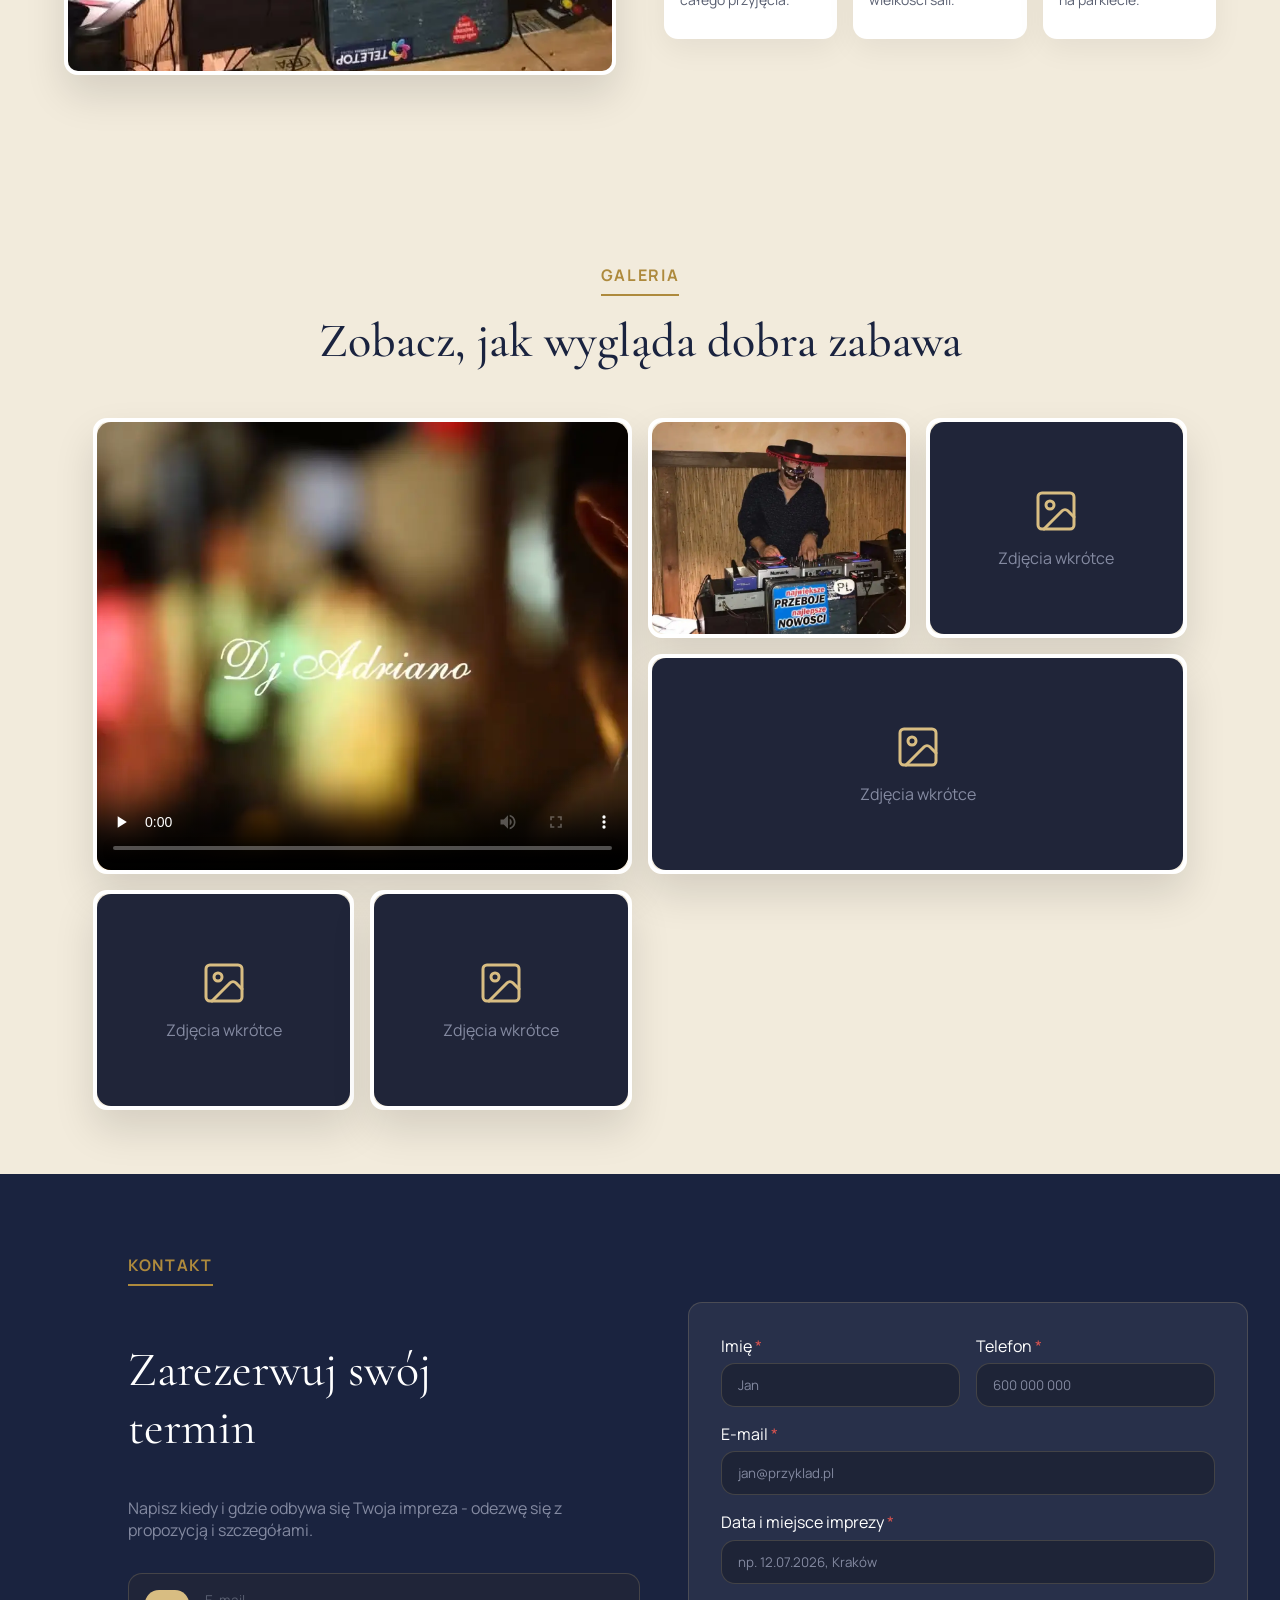
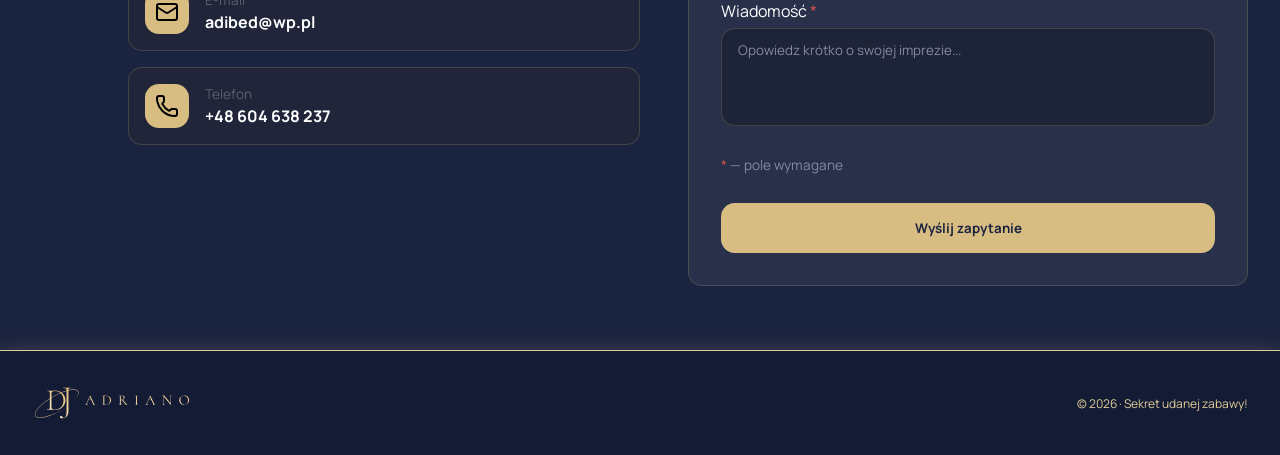
==== commit 9fd4bdd6: "Fixed CTA links on homepage Updated buttons on home page to jump to the contact and gallery sections" ====
--- a/index.html
+++ b/index.html
@@ -76,8 +76,8 @@
 							pustoszeje ani na chwilę.
 						</p>
 						<div class="main-buttons-section">
-							<a href="url" class="contact-button">Umów termin</a>
-							<a href="url" class="gallery-button">Zobacz galerię</a>
+							<a href="#contact" class="contact-button">Umów termin</a>
+							<a href="#gallery" class="gallery-button">Zobacz galerię</a>
 						</div>
 					</div>
 					<div class="main-right-section">
